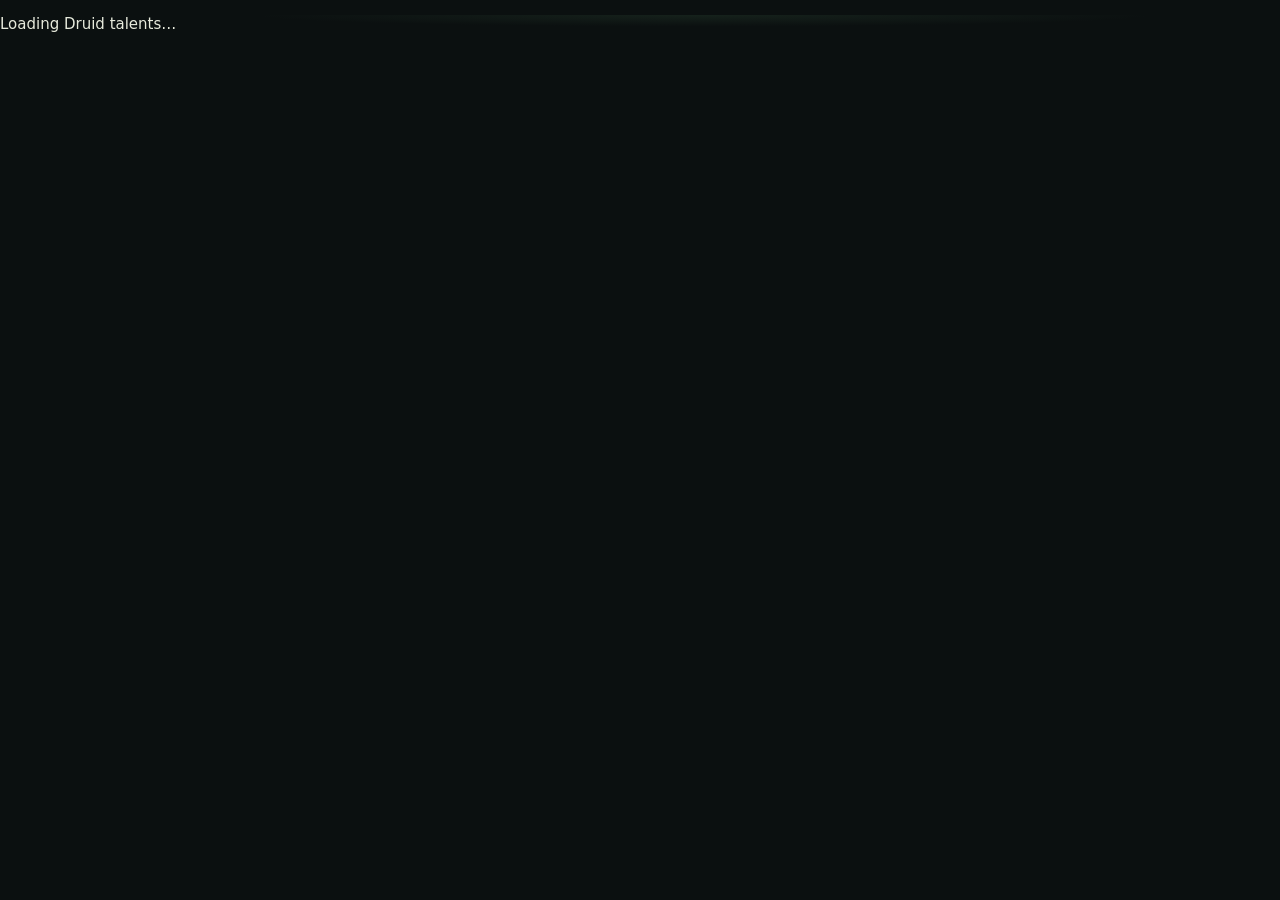
==== index.html @ ca950f76 "Publish WoW Forever toolkit" ====
<!doctype html>
<html lang="en">
  <head>
    <meta charset="UTF-8">
    <meta name="viewport" content="width=device-width,initial-scale=1.0">
    <title>WoW Forever — Druid Talent Calculator</title>
    <meta name="description" content="Plan a 51-point WoW Forever Druid build across Balance, Feral Combat, and Restoration.">
    <link rel="canonical" href="https://jvmes-wow.github.io/forever-toolkit/">
    <meta property="og:type" content="website">
    <meta property="og:site_name" content="WoW Forever Druid Calculator">
    <meta property="og:title" content="WoW Forever — Druid Talent Calculator">
    <meta property="og:description" content="Plan a 51-point WoW Forever Druid build across Balance, Feral Combat, and Restoration.">
    <meta property="og:url" content="https://jvmes-wow.github.io/forever-toolkit/">
    <meta property="og:image" content="https://jvmes-wow.github.io/forever-toolkit/og.png">
    <meta property="og:image:secure_url" content="https://jvmes-wow.github.io/forever-toolkit/og.png">
    <meta property="og:image:type" content="image/png">
    <meta property="og:image:width" content="1200">
    <meta property="og:image:height" content="630">
    <meta property="og:image:alt" content="WoW Forever Druid Talent Calculator, showing the Balance, Feral Combat, and Restoration trees with their game icons.">
    <meta name="twitter:card" content="summary_large_image">
    <meta name="twitter:title" content="WoW Forever — Druid Talent Calculator">
    <meta name="twitter:description" content="Plan a 51-point WoW Forever Druid build across Balance, Feral Combat, and Restoration.">
    <meta name="twitter:image" content="https://jvmes-wow.github.io/forever-toolkit/og.png">
    <meta name="twitter:image:alt" content="WoW Forever Druid Talent Calculator, showing the Balance, Feral Combat, and Restoration trees with their game icons.">
    <meta name="theme-color" content="#66cea0">
    <link rel="stylesheet" href="styles.css">
  </head>
  <body>
    <div id="root"><p>Loading Druid talents…</p></div>
    <noscript>Enable JavaScript to use the talent calculator.</noscript>
    <script src="talents.js?v=20261002"></script>
    <script src="calculator.js?v=20261006"></script>
    <script src="app.js?v=20261006"></script>
  </body>
</html>
---- styles.css ----
:root{color-scheme:dark;font-family:system-ui,-apple-system,BlinkMacSystemFont,"Segoe UI",sans-serif;color:#e7eadc;background:#0b1010;font-size:15px}
*{box-sizing:border-box}body{margin:0;background:radial-gradient(ellipse at 55% 0,#263c2d66,transparent 45%),#0b1010}button,input,textarea{font:inherit}button{color:inherit;cursor:pointer;border:0}button:disabled{opacity:.4;cursor:default}button:focus-visible,input:focus-visible,textarea:focus-visible,summary:focus-visible{outline:2px solid #f1d28c;outline-offset:4px}main{max-width:1390px;margin:auto;padding:0 42px}header{height:92px;border-bottom:1px solid #ffffff12;display:flex;align-items:center;gap:55px}.brand{display:flex;align-items:center;gap:12px;color:#f6c669}.crest{font-size:38px;border:1px solid #ba8735;border-radius:50%;width:46px;height:46px;display:grid;place-items:center}.brand small,.brand strong{display:block;font-family:Georgia,serif}.brand small{font-size:9px;letter-spacing:1.8px}.brand strong{font-size:22px;letter-spacing:2px}.header-label{font-size:11px;letter-spacing:1.8px;color:#bba576}.ghost{border:1px solid #ffffff2b;background:#ffffff08;padding:10px 15px;border-radius:7px}header>.ghost{margin-left:auto}.hero{display:flex;justify-content:space-between;align-items:center;gap:30px;padding:48px 0 32px}.eyebrow{font-size:10px;font-weight:700;letter-spacing:1.8px;color:#bdab78;margin:0 0 9px}.hero h1{font:500 49px Georgia,serif;margin:0;letter-spacing:-1px}.hero em{color:#d8af62;font-style:normal}.intro{color:#9ea99c;font-size:15px;margin-bottom:0}.points{width:220px;flex-shrink:0;text-align:right;color:#9ba697}.points>span{font-size:10px;text-transform:uppercase;letter-spacing:1.5px}.points b{font:700 34px Georgia,serif;display:block;color:#f1d497}.points b i{font-size:17px;font-style:normal;color:#829283;margin-left:6px}.points small{display:block;margin-top:8px;font-size:11px}.meter{height:5px;border-radius:4px;background:#ffffff13;margin-top:8px}.meter i{display:block;height:100%;background:linear-gradient(90deg,#e3ae55,#fff0a3);border-radius:4px;transition:width .15s}.switcher{display:grid;grid-template-columns:repeat(3,1fr);gap:12px}.switcher button{border:1px solid #ffffff14;background:#101813;padding:16px;display:flex;align-items:center;gap:14px;text-align:left;border-radius:7px}.switcher button.on{border-color:var(--tree);box-shadow:inset 0 0 25px color-mix(in srgb,var(--tree) 12%,transparent)}.switcher button:not(.on){opacity:.65}.switcher button>span{font-size:29px;color:var(--tree)}.switcher b,.switcher small{display:block}.switcher small{color:#a1afa0;margin-top:4px;font-size:11px}.toolbar{display:flex;align-items:center;gap:10px;margin-top:22px}.toolbar>span{font-size:11px;color:#93a18f;margin-left:auto}.toolbar button{font-size:12px}.search-label{font-size:11px;color:#b8c2b1;display:flex;align-items:center;gap:10px}input[type=search],input[type=number],textarea{border:1px solid #ffffff26;background:#0b130e;border-radius:5px;padding:9px;color:#edf0e9}input[type=search]{width:190px;font-size:12px}input[type=number]{width:74px}#status{font-size:12px;min-height:18px;color:#dec183;margin:10px 0}.workspace{display:grid;grid-template-columns:minmax(0,1fr) 340px;gap:24px;align-items:start}.tree-panel,.summary{background:#0e1712;border:1px solid #ffffff14;border-radius:9px}.tree-head{display:flex;justify-content:space-between;align-items:center;padding:24px 28px 16px}.tree-head h2{font:500 28px Georgia,serif;margin:0}.tree-head>span{font-size:12px;color:#c7b080}.tree-grid{display:grid;grid-template:repeat(7,116px)/repeat(4,minmax(0,1fr));position:relative;margin:0 24px 20px;background:radial-gradient(ellipse at 50% 18%,color-mix(in srgb,var(--tree) 10%,transparent),transparent 67%)}.connections{position:absolute;inset:0;width:100%;height:100%;pointer-events:none;overflow:visible}.connections>path{stroke:#bfa66a66;stroke-width:1.3;fill:none;vector-effect:non-scaling-stroke}.connections>path.ready{stroke:#e0c17b}.connections marker path{fill:#bfa66a}.node{position:relative;z-index:1;justify-self:stretch;align-self:start;display:flex;flex-direction:column;align-items:center;gap:8px;background:transparent;padding:16px 4px 0;min-width:0;height:104px;border-radius:6px}.orb{width:58px;height:58px;border-radius:12px;border:2px solid #657767;background:linear-gradient(145deg,#324233,#111a14);display:grid;place-items:center;position:relative;color:#d5dfc8;font:600 18px Georgia,serif;transition:transform .12s,border-color .12s;flex-shrink:0}.rank{position:absolute;right:-6px;bottom:-7px;font:700 10px system-ui;background:#0b110c;border:1px solid #988349;border-radius:3px;padding:2px 4px;color:#f6d67d}.node-name{font-size:11px;line-height:1.25;color:#d0d8c8;max-width:148px;text-wrap:balance;background:#0e1712dd;padding:1px 4px;border-radius:3px}.node.locked .orb{filter:grayscale(1);opacity:.48}.node.locked .node-name{color:#98a492}.node:hover .orb,.node.inspected .orb{border-color:#eacf94;transform:translateY(-2px)}.node.learned .orb{border-color:var(--tree);background:radial-gradient(circle at 25% 15%,color-mix(in srgb,var(--tree) 34%,#26342a),#111b14);color:#fff;box-shadow:0 0 17px color-mix(in srgb,var(--tree) 16%,transparent)}.node.maxed .rank{color:#c7f2b8;border-color:#76b165}.node.search-dim{opacity:.18}.tooltip{background:linear-gradient(135deg,#1d241c,#101812);border:1px solid #b6985988;border-radius:8px;padding:22px;box-shadow:0 10px 35px #0003;min-height:315px}.tooltip h3{font:500 23px Georgia,serif;margin:9px 0 10px;color:#f2e1b0}.tooltip h4{margin-bottom:10px;color:#e6dcc2}.rank-line{display:flex;justify-content:space-between;font-size:11px;color:#a4afa0}.rank-line b{color:#8fdaa7}.capture-label{color:#9ba697;font-size:10px;border-top:1px solid #ffffff15;margin:17px 0 10px;padding-top:14px;text-transform:uppercase;letter-spacing:.7px}.effect{font-size:13px;line-height:1.55;color:#e6d9a0;margin:10px 0}.spell-details{display:grid;grid-template-columns:1fr 1fr;gap:4px 12px;font-size:11px;color:#d5dccd;margin-bottom:12px}.spell-details span:nth-child(even){text-align:right}.form-requirement,.lock-reason{color:#dcaa8b;font-size:11px;line-height:1.5}.prerequisite,.unclear{font-size:11px;line-height:1.5;color:#b5c1af}.actions{display:flex;gap:8px;margin-top:18px;flex-wrap:wrap}.actions button{padding:9px 12px;border:0;border-radius:5px;background:#d4a958;color:#162016;font-weight:700;font-size:12px}.actions .ghost{background:transparent;color:#d7dfd1;border:1px solid #ffffff30}.source-link{color:#b4cca8;background:transparent;text-decoration:underline;text-underline-offset:3px;padding:0;margin-top:18px;font-size:11px}.summary{padding:22px;margin-top:18px}.split>div{font-size:12px;color:#bac6ba;display:flex;align-items:center;gap:7px;padding:6px 0}.split span{width:7px;height:7px;border-radius:100%}.split b{margin-left:auto;color:#e6d49a}.summary ul{list-style:none;padding:14px 0 0;margin:15px 0 0;border-top:1px solid #ffffff15;max-height:265px;overflow:auto}.summary li{display:flex;justify-content:space-between;gap:8px;font-size:11px;padding:5px 0}.summary li button{background:transparent;padding:0;color:#c6d0c4;font-size:11px;text-align:left}.summary li button:hover{text-decoration:underline}.summary li b{color:#e5c574;white-space:nowrap}.empty{line-height:1.6;color:#9aa695;font-size:12px;margin:17px 0 0}.rules{margin-top:25px;border:1px solid #ffffff16;border-radius:7px;font-size:12px;color:#a1af9b}.rules summary{padding:16px;cursor:pointer;color:#c8d1bb}.rule-content{padding:0 18px 10px;line-height:1.6}.rule-content p{max-width:1000px}.rule-controls{display:flex;align-items:center;gap:25px;margin:20px 0;flex-wrap:wrap}.rule-controls label{display:flex;align-items:center;gap:9px}.rule-controls input{accent-color:#d4a958}.page-foot{text-align:center;color:#87957e;padding:28px 0 23px;font-size:10px;letter-spacing:.3px}dialog{background:#131d15;color:#e7eadc;border:1px solid #b69859;border-radius:10px;padding:24px;width:min(640px,92vw);max-height:90vh}dialog::backdrop{background:#020604cc}.dialog-head{display:flex;align-items:center;gap:16px;justify-content:space-between}.dialog-head h2{margin:0;font:500 25px Georgia,serif}.dialog-head button{font-size:20px}dialog p{font-size:13px;line-height:1.5;color:#b8c1b2}dialog label{font-size:12px;display:block;margin-bottom:7px}textarea{width:100%;resize:vertical;line-height:1.5;word-break:break-all}#source-dialog{width:min(1000px,94vw)}#source-image{max-width:100%;display:block;margin:auto}#source-filename{overflow-wrap:anywhere}
@media(min-width:1000px){aside{position:sticky;top:20px;max-height:calc(100vh - 40px);overflow-y:auto;scrollbar-width:thin}}
@media(max-width:1000px){main{padding:0 24px}.workspace{grid-template-columns:minmax(0,1fr) 300px;gap:15px}.tree-grid{margin:0 12px 16px}.hero h1{font-size:41px}.tree-head{padding:22px 17px 12px}.tree-head>span{font-size:10px}.tooltip{padding:16px}.toolbar>span{display:none}.toolbar #undo{margin-left:auto}.node-name{font-size:10px}}
@media(max-width:760px){main{padding:0 16px}header{height:77px;gap:15px}.header-label{display:none}header>.ghost{font-size:10px;padding:9px}.brand small{font-size:7px}.brand strong{font-size:18px}.crest{width:37px;height:37px;font-size:29px}.hero{padding:30px 0 25px;gap:20px}.hero h1{font-size:33px}.intro{font-size:12px;line-height:1.5}.points{width:104px}.points b{font-size:29px}.points b i{font-size:13px}.points>span{font-size:8px}.points small{font-size:9px}.eyebrow{font-size:9px}.switcher{gap:6px}.switcher button{padding:11px 7px;gap:6px}.switcher button>span{font-size:19px}.switcher b{font-size:11px}.switcher small{font-size:9px;line-height:1.5}.toolbar{flex-wrap:wrap;margin-top:16px}.search-label{flex:1;white-space:nowrap;font-size:10px;gap:6px}input[type=search]{min-width:0;width:130px}.toolbar button{font-size:10px;padding:9px}.workspace{grid-template-columns:1fr}.tree-grid{margin:0 9px 15px}.node-name{font-size:10px}.tree-head h2{font-size:26px}.node{padding-left:0;padding-right:0}.orb{width:52px;height:52px;font-size:16px}.rule-controls{gap:14px}.tooltip{min-height:0}.summary{margin-top:14px}#status{font-size:11px}.source-link{font-size:12px}}

/* All three trees share one board. Row sizing keeps the full trees in view. */
main{max-width:1720px;padding:0 28px}
header{height:65px}
.crest{width:36px;height:36px;font-size:28px}
.brand strong{font-size:19px}
.section-nav{display:flex;align-self:stretch;align-items:center;gap:4px}.section-nav a,.section-nav span{color:#9eaa9d;text-decoration:none;padding:10px 13px;border-bottom:2px solid transparent;font-size:12px}.section-nav a:hover,.section-nav span{color:#f0dfad;border-color:#d8ad5d}
.class-picker{display:flex;align-items:center;gap:8px;margin-left:auto;color:#aeb9aa;font-size:11px;letter-spacing:.7px}.class-picker select{color:#f0dfad;background:#101813;border:1px solid #ffffff2b;border-radius:7px;padding:8px 28px 8px 10px;font:600 12px system-ui;cursor:pointer}header>.class-picker+.ghost{margin-left:0}
.sr-only{position:absolute;width:1px;height:1px;padding:0;margin:-1px;overflow:hidden;clip-path:inset(50%);white-space:nowrap;border:0}
.calculator-bar{display:flex;align-items:center;gap:24px;padding:16px 0 8px}
.calculator-bar .toolbar{flex:1;min-width:0}
.calculator-bar .points{display:grid;grid-template-columns:1fr auto;align-items:center;gap:2px 12px}
.calculator-bar .points>span{font-size:11px;letter-spacing:1px;text-align:left}
.calculator-bar .points b{font-size:26px}
.calculator-bar .meter,.calculator-bar .points small{grid-column:1/-1;margin-top:2px}
.calculator-bar .points small{font-size:12px}
#build-link{width:100%;border:1px solid #ffffff26;background:#0b130e;border-radius:5px;padding:10px;color:#edf0e9;font-size:14px}
.build-code-options{border-top:1px solid #ffffff20;margin-top:22px;padding-top:16px}
.build-code-options summary{font-size:14px;color:#bdc8b7;cursor:pointer;margin-bottom:14px}
.points{width:180px}
.points b{font-size:28px}
.toolbar{margin-top:0}
.toolbar .ghost{padding:8px 12px}
#status{margin:6px 0;min-height:16px;font-size:11px}
.workspace{grid-template-columns:minmax(0,1fr) 278px;gap:18px}
.trees-scroll{min-width:0;overflow-x:auto;scrollbar-width:thin;padding-bottom:3px}
.trees{display:grid;grid-template-columns:repeat(3,minmax(0,1fr));gap:12px;min-width:744px;--row-height:clamp(70px,calc((100dvh - 280px)/7),88px)}
.tree-panel{min-width:0;background:radial-gradient(ellipse at 50% 35%,color-mix(in srgb,var(--tree) 9%,transparent),transparent 70%),#0e1712;overflow:hidden;border-color:color-mix(in srgb,var(--tree) 25%,#17201a)}
.tree-head{gap:9px;padding:13px 12px;margin-bottom:7px;border-bottom:1px solid #ffffff0d;background:linear-gradient(110deg,color-mix(in srgb,var(--tree) 8%,transparent),transparent)}
.tree-head h2{font-size:20px;white-space:nowrap}
.tree-head small{display:block;color:#8e9e8a;font-size:10px;margin-top:4px}
.tree-head>b{font:600 25px Georgia,serif;margin-left:auto;color:var(--tree)}
.tree-icon{width:32px;height:32px;object-fit:cover;border-radius:50%;border:1px solid var(--tree);flex-shrink:0}
.tree-grid{grid-template:repeat(7,var(--row-height))/repeat(4,minmax(0,1fr));margin:0 8px 10px;background:none}
.node{height:var(--row-height);padding:4px 1px 0;gap:6px;justify-content:flex-start}
.orb{width:46px;height:46px;border-radius:7px;border-color:#82936d;background:#152117;box-shadow:0 1px 4px #0009}
.orb>img{display:block;width:100%;height:100%;object-fit:cover;border-radius:5px;pointer-events:none}
.rank{font-size:9px;right:-4px;bottom:-5px;padding:1px 3px;z-index:2}
.node-name{font-size:9px;line-height:1.15;max-width:112px;padding:0 2px;color:#bac8b3;pointer-events:none}
.node.locked .orb{filter:none;opacity:1;border-color:#3c4b38}
.node.locked .orb>img{filter:saturate(.5) brightness(.67)}
.node.locked .node-name{color:#84907c}
.node:hover .orb,.node.inspected .orb{border-color:#eacf94;transform:translateY(-1px)}
.node:hover .orb>img,.node.inspected .orb>img{filter:none}
.node.learned .orb{border-color:var(--tree);box-shadow:0 0 0 1px color-mix(in srgb,var(--tree) 25%,transparent),0 0 13px color-mix(in srgb,var(--tree) 25%,transparent)}
.node.maxed .orb{border-color:#e6c97c}
.node.search-dim{opacity:.15}
.node.budget-dim{opacity:.25}
.node.budget-dim.search-dim{opacity:.08}
.node.budget-dim:hover,.node.budget-dim:focus-visible{opacity:.65}
.node[draggable=true]{cursor:grab}
.node.transfer-source{opacity:.55}
.node.transfer-target,.node.transfer-repeat,.node.transfer-invalid{opacity:1}
.node.transfer-target .orb,.node.transfer-repeat .orb{outline:2px solid #8fd6ab;outline-offset:4px}
.node.transfer-invalid .orb{outline:2px solid #ed8f89;outline-offset:4px}
.editing-hint{line-height:1.55}
.tooltip{padding:16px;min-height:275px}
.tooltip h3{font-size:20px;margin:0;line-height:1.15}
.tooltip .effect{font-size:14px;line-height:1.5}
.effect-label{color:#bdc8b7;font-size:12px;border-top:1px solid #ffffff15;margin:17px 0 10px;padding-top:14px;text-transform:uppercase;letter-spacing:.7px}
.next-effect .effect{color:#bbcaad}
.scaling-note{font-size:12px;line-height:1.5;color:#a7b49e;margin:14px 0 0}
.talent-heading{display:flex;gap:12px;align-items:center;margin:12px 0}
.talent-heading>img{width:40px;height:40px;border-radius:6px;border:1px solid #b7a266;flex-shrink:0}
.summary{margin-top:13px;padding:16px}
.summary ul{max-height:205px}
.page-foot{padding:18px 0;font-size:9px}
@media(max-width:1200px){
  main{padding:0 20px}
  .workspace{grid-template-columns:1fr}
  .trees{min-width:720px;--row-height:clamp(70px,calc((100dvh - 275px)/7),88px)}
  aside{position:static;max-height:none;overflow:visible;display:grid;grid-template-columns:1fr 1fr;gap:16px;align-items:start}
  .summary{margin-top:0}
  .tooltip{min-height:0}
  .tree-head h2{font-size:22px}
  .node-name{font-size:10px}
}
@media(max-width:760px){
  main{padding:0 12px}
  header{height:60px}
  .section-nav a,.section-nav span{padding:8px;font-size:10px}
  .class-picker{font-size:0;margin-left:auto}.class-picker select{max-width:116px;padding:7px 22px 7px 8px;font-size:11px}
  .calculator-bar{flex-direction:column-reverse;align-items:stretch;gap:12px;padding:12px 0 8px}
  .calculator-bar .points{width:100%}
  .points{width:110px}
  .points b{font-size:24px}
  .toolbar{margin:0;gap:6px}
  .toolbar .ghost{padding:8px;font-size:10px}
  .search-label{font-size:0;gap:0}
  input[type=search]{font-size:11px;width:150px;max-width:100%}
  .trees{min-width:720px;gap:10px;--row-height:76px}
  .tree-head{padding:12px 9px;gap:6px}
  .tree-head h2{font-size:18px}
  .tree-icon{width:26px;height:26px}
  .node-name{font-size:9px}
  .tree-grid{margin:0 5px 8px}
  aside{grid-template-columns:1fr;gap:14px}
}
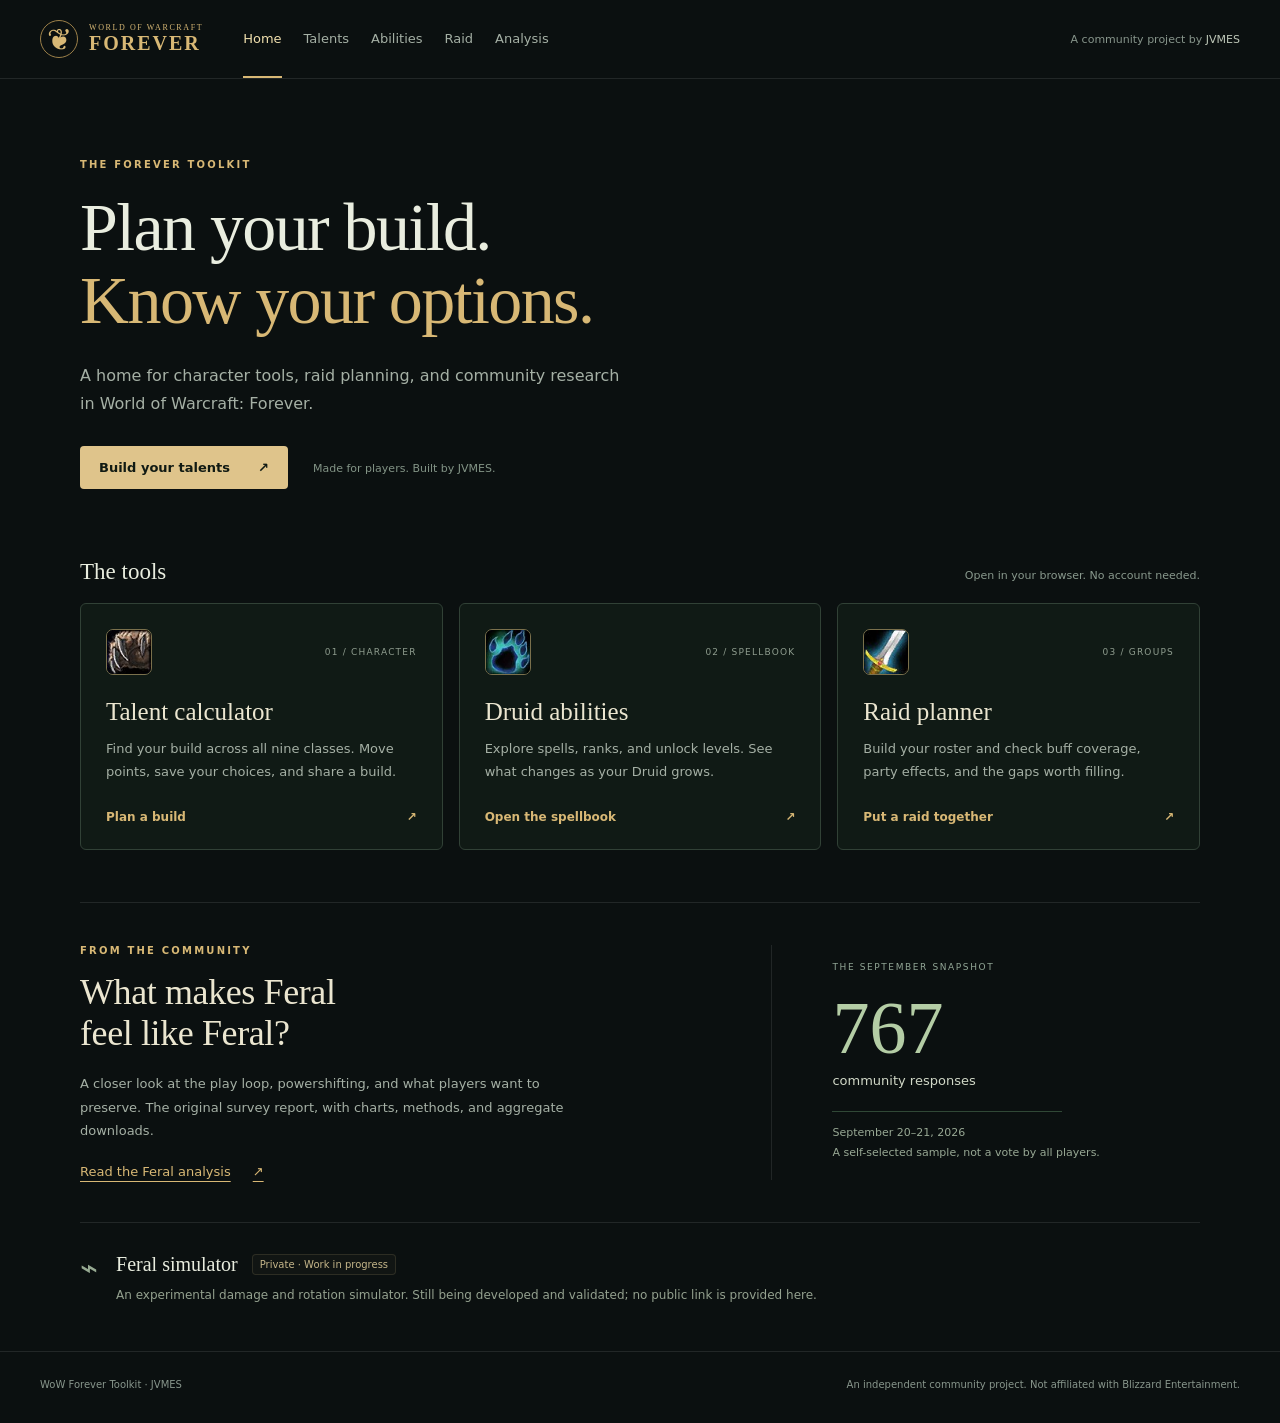
==== commit f48266db: "Add toolkit home and restore Feral community analysis" ====
--- a/index.html
+++ b/index.html
@@ -1,35 +1,67 @@
 <!doctype html>
 <html lang="en">
-  <head>
-    <meta charset="UTF-8">
-    <meta name="viewport" content="width=device-width,initial-scale=1.0">
-    <title>WoW Forever — Druid Talent Calculator</title>
-    <meta name="description" content="Plan a 51-point WoW Forever Druid build across Balance, Feral Combat, and Restoration.">
-    <link rel="canonical" href="https://jvmes-wow.github.io/forever-toolkit/">
-    <meta property="og:type" content="website">
-    <meta property="og:site_name" content="WoW Forever Druid Calculator">
-    <meta property="og:title" content="WoW Forever — Druid Talent Calculator">
-    <meta property="og:description" content="Plan a 51-point WoW Forever Druid build across Balance, Feral Combat, and Restoration.">
-    <meta property="og:url" content="https://jvmes-wow.github.io/forever-toolkit/">
-    <meta property="og:image" content="https://jvmes-wow.github.io/forever-toolkit/og.png">
-    <meta property="og:image:secure_url" content="https://jvmes-wow.github.io/forever-toolkit/og.png">
-    <meta property="og:image:type" content="image/png">
-    <meta property="og:image:width" content="1200">
-    <meta property="og:image:height" content="630">
-    <meta property="og:image:alt" content="WoW Forever Druid Talent Calculator, showing the Balance, Feral Combat, and Restoration trees with their game icons.">
-    <meta name="twitter:card" content="summary_large_image">
-    <meta name="twitter:title" content="WoW Forever — Druid Talent Calculator">
-    <meta name="twitter:description" content="Plan a 51-point WoW Forever Druid build across Balance, Feral Combat, and Restoration.">
-    <meta name="twitter:image" content="https://jvmes-wow.github.io/forever-toolkit/og.png">
-    <meta name="twitter:image:alt" content="WoW Forever Druid Talent Calculator, showing the Balance, Feral Combat, and Restoration trees with their game icons.">
-    <meta name="theme-color" content="#66cea0">
-    <link rel="stylesheet" href="styles.css">
-  </head>
-  <body>
-    <div id="root"><p>Loading Druid talents…</p></div>
-    <noscript>Enable JavaScript to use the talent calculator.</noscript>
-    <script src="talents.js?v=20261002"></script>
-    <script src="calculator.js?v=20261006"></script>
-    <script src="app.js?v=20261006"></script>
-  </body>
+<head>
+  <meta charset="utf-8">
+  <meta name="viewport" content="width=device-width,initial-scale=1">
+  <title>WoW Forever Toolkit</title>
+  <meta name="description" content="Talent builds, Druid abilities, raid planning, and Feral community research for World of Warcraft: Forever. A community project by JVMES.">
+  <link rel="canonical" href="https://jvmes-wow.github.io/forever-toolkit/">
+  <meta property="og:type" content="website">
+  <meta property="og:site_name" content="WoW Forever Toolkit">
+  <meta property="og:title" content="WoW Forever Toolkit">
+  <meta property="og:description" content="Plan a build, put a raid together, and explore the Feral community's feedback.">
+  <meta property="og:url" content="https://jvmes-wow.github.io/forever-toolkit/">
+  <meta name="twitter:card" content="summary">
+  <meta name="theme-color" content="#0b1010">
+  <link rel="stylesheet" href="home.css">
+  <script src="home.js"></script>
+</head>
+<body>
+  <a class="skip-link" href="#main">Skip to content</a>
+  <header class="topbar">
+    <a class="brand" href="./" aria-label="Forever Toolkit home"><span class="crest" aria-hidden="true">❦</span><span><small>WORLD OF WARCRAFT</small><strong>FOREVER</strong></span></a>
+    <nav aria-label="Main navigation"><a href="./" aria-current="page">Home</a><a href="talents.html">Talents</a><a href="abilities.html">Abilities</a><a href="raid.html">Raid</a><a href="analysis/">Analysis</a></nav>
+    <span class="byline">A community project by <strong>JVMES</strong></span>
+  </header>
+  <main id="main">
+    <section class="hero" aria-labelledby="home-title">
+      <p class="eyebrow">THE FOREVER TOOLKIT</p>
+      <h1 id="home-title">Plan your build.<br><em>Know your options.</em></h1>
+      <p class="intro">A home for character tools, raid planning, and community research in World of Warcraft: Forever.</p>
+      <a class="primary-link" href="talents.html">Build your talents <span aria-hidden="true">↗</span></a>
+      <span class="hero-note">Made for players. Built by JVMES.</span>
+    </section>
+
+    <section class="tools" aria-labelledby="tools-title">
+      <div class="section-heading"><h2 id="tools-title">The tools</h2><span>Open in your browser. No account needed.</span></div>
+      <div class="tool-grid">
+        <a class="tool-card" href="talents.html">
+          <div class="card-top"><img src="class-icons/druid.jpg" width="46" height="46" alt=""><span class="card-number">01 / CHARACTER</span></div>
+          <h3>Talent calculator</h3><p>Find your build across all nine classes. Move points, save your choices, and share a build.</p>
+          <span class="card-action">Plan a build <span aria-hidden="true">↗</span></span>
+        </a>
+        <a class="tool-card" href="abilities.html">
+          <div class="card-top"><img src="icons/druid/feral-combat.jpg" width="46" height="46" alt=""><span class="card-number">02 / SPELLBOOK</span></div>
+          <h3>Druid abilities</h3><p>Explore spells, ranks, and unlock levels. See what changes as your Druid grows.</p>
+          <span class="card-action">Open the spellbook <span aria-hidden="true">↗</span></span>
+        </a>
+        <a class="tool-card" href="raid.html">
+          <div class="card-top"><img src="class-icons/warrior.jpg" width="46" height="46" alt=""><span class="card-number">03 / GROUPS</span></div>
+          <h3>Raid planner</h3><p>Build your roster and check buff coverage, party effects, and the gaps worth filling.</p>
+          <span class="card-action">Put a raid together <span aria-hidden="true">↗</span></span>
+        </a>
+      </div>
+    </section>
+
+    <section class="research" aria-labelledby="research-title">
+      <div class="research-copy"><p class="eyebrow">FROM THE COMMUNITY</p><h2 id="research-title">What makes Feral<br>feel like Feral?</h2><p>A closer look at the play loop, powershifting, and what players want to preserve. The original survey report, with charts, methods, and aggregate downloads.</p><a class="text-link" href="analysis/">Read the Feral analysis <span aria-hidden="true">↗</span></a></div>
+      <div class="survey-snapshot"><span class="snapshot-label">THE SEPTEMBER SNAPSHOT</span><strong>767</strong><span>community responses</span><div class="snapshot-rule"></div><p>September 20–21, 2026<br>A self-selected sample, not a vote by all players.</p></div>
+    </section>
+
+    <section class="in-development" aria-labelledby="sim-title">
+      <div class="development-mark" aria-hidden="true">⌁</div><div><div class="development-title"><h2 id="sim-title">Feral simulator</h2><span class="status-badge">Private · Work in progress</span></div><p>An experimental damage and rotation simulator. Still being developed and validated; no public link is provided here.</p></div>
+    </section>
+  </main>
+  <footer class="page-foot"><span>WoW Forever Toolkit · JVMES</span><span>An independent community project. Not affiliated with Blizzard Entertainment.</span></footer>
+</body>
 </html>
--- a/home.css
+++ b/home.css
@@ -0,0 +1,10 @@
+:root{color-scheme:dark;font-family:system-ui,-apple-system,BlinkMacSystemFont,"Segoe UI",sans-serif;color:#e9eddf;background:#0b1010;--gold:#d8b875;--muted:#a5b0a5;--line:#ffffff18}
+*{box-sizing:border-box}body{margin:0}a{color:inherit}a:focus-visible{outline:3px solid #e2c584;outline-offset:5px}.skip-link{position:absolute;top:-100px;left:16px;z-index:10;background:#e2c584;color:#101810;padding:12px}.skip-link:focus{top:12px}
+.topbar{min-height:78px;max-width:1340px;margin:auto;padding:0 40px;display:flex;align-items:center;gap:40px;border-bottom:1px solid var(--line)}.brand{display:flex;align-items:center;gap:11px;color:var(--gold);text-decoration:none;flex-shrink:0}.crest{width:38px;height:38px;border:1px solid #9c8049;border-radius:50%;display:grid;place-items:center;font:30px Georgia,serif}.brand small,.brand strong{display:block;font-family:Georgia,serif}.brand small{font-size:8px;letter-spacing:1.6px}.brand strong{font-size:20px;letter-spacing:2px}.topbar nav{display:flex;gap:22px;align-items:center}.topbar nav a{display:flex;align-items:center;min-height:78px;color:var(--muted);text-decoration:none;font-size:13px;border-bottom:2px solid transparent}.topbar nav a:hover,.topbar nav a[aria-current]{color:#f0dfad;border-color:var(--gold)}.byline{margin-left:auto;color:#87958b;font-size:11px}.byline strong{color:#bfc8b9;font-weight:500}
+main{max-width:1200px;margin:auto;padding:0 40px}.hero{padding:80px 0 70px;position:relative}.eyebrow{margin:0 0 21px;color:var(--gold);font-size:10px;letter-spacing:2.2px;font-weight:650}.hero h1{margin:0;font:400 clamp(42px,5.4vw,68px)/1.08 Georgia,serif;letter-spacing:-1.6px}.hero h1 em{color:var(--gold);font-style:normal}.intro{max-width:540px;font-size:16px;line-height:1.75;color:var(--muted);margin:24px 0 28px}.primary-link{display:inline-flex;align-items:center;gap:28px;background:#dfc48b;color:#111a13;padding:14px 19px;border-radius:4px;text-decoration:none;font-size:13px;font-weight:700}.primary-link:hover{background:#efdaaa}.hero-note{color:#839486;font-size:11px;margin-left:20px}
+.section-heading{display:flex;align-items:baseline;justify-content:space-between;gap:16px;margin-bottom:18px}.section-heading h2{margin:0;font:400 23px Georgia,serif}.section-heading>span{color:#89998d;font-size:11px}.tool-grid{display:grid;grid-template-columns:repeat(3,minmax(0,1fr));gap:16px}.tool-card{display:flex;flex-direction:column;padding:25px;background:#101a15;border:1px solid #314136;border-radius:6px;text-decoration:none;transition:background .15s,border-color .15s}.tool-card:hover{background:#17251d;border-color:#a98b51}.card-top{display:flex;align-items:center;justify-content:space-between;gap:14px;margin-bottom:23px}.card-top img{border-radius:7px;border:1px solid #7a704c}.card-number{color:#8f9d8f;font-size:9px;letter-spacing:1.2px}.tool-card h3{margin:0;font:400 25px Georgia,serif;color:#ebe6d0}.tool-card p{font-size:13px;line-height:1.75;color:var(--muted);margin:12px 0 27px}.card-action{margin-top:auto;display:flex;justify-content:space-between;color:var(--gold);font-size:12px;font-weight:600}
+.research{display:grid;grid-template-columns:1.45fr 1fr;border-top:1px solid var(--line);border-bottom:1px solid var(--line);margin-top:52px;padding:42px 0;gap:70px}.research .eyebrow{margin-bottom:16px}.research h2{font:400 36px/1.14 Georgia,serif;margin:0;color:#ebe6d0;letter-spacing:-.4px}.research-copy>p:not(.eyebrow){color:var(--muted);font-size:13px;line-height:1.8;max-width:520px;margin:18px 0}.text-link{display:inline-flex;gap:22px;color:var(--gold);font-size:13px;text-underline-offset:5px}.survey-snapshot{border-left:1px solid var(--line);padding:10px 0 0 60px;display:flex;flex-direction:column;justify-content:center}.snapshot-label{font-size:9px;letter-spacing:1.6px;color:#92a696}.survey-snapshot strong{font:400 74px/1.1 Georgia,serif;color:#b4cda5;margin:16px 0 4px}.survey-snapshot>span:not(.snapshot-label){color:#d1d8c7;font-size:13px}.snapshot-rule{height:1px;background:#304836;margin-top:23px;max-width:230px}.survey-snapshot p{font-size:11px;line-height:1.8;color:#98a894}
+.in-development{display:flex;align-items:flex-start;gap:18px;padding:30px 0 46px}.development-mark{font-size:30px;line-height:1;color:#97aa92}.development-title{display:flex;align-items:center;gap:14px;flex-wrap:wrap}.development-title h2{font:400 20px Georgia,serif;margin:0}.status-badge{border:1px solid #6e67494d;background:#aaa0710a;color:#c5b68a;font-size:10px;border-radius:4px;padding:4px 7px}.in-development p{font-size:12px;line-height:1.7;color:#94a18f;margin:9px 0 0}.page-foot{max-width:1340px;margin:auto;padding:24px 40px 30px;border-top:1px solid var(--line);display:flex;justify-content:space-between;gap:20px;font-size:10px;line-height:1.7;color:#88968c}
+@media(max-width:1000px){.byline{display:none}.topbar{gap:32px}.tool-card{padding:20px}.card-number{font-size:8px}.research{gap:30px}.survey-snapshot{padding-left:35px}}
+@media(max-width:700px){.topbar{padding:17px 22px 0;gap:12px;flex-wrap:wrap}.topbar nav{width:100%;justify-content:space-between;gap:12px}.topbar nav a{min-height:45px;font-size:12px}main{padding:0 22px}.hero{padding:48px 0 44px}.hero h1{font-size:46px}.hero-note{display:block;margin:16px 0 0}.intro{font-size:14px;max-width:420px}.section-heading{align-items:flex-start;flex-direction:column;gap:8px}.tool-grid{grid-template-columns:1fr;gap:12px}.tool-card{padding:23px}.card-top{margin-bottom:17px}.card-number{font-size:9px}.tool-card p{margin:10px 0 21px}.research{margin-top:38px;grid-template-columns:1fr;gap:28px;padding:32px 0}.research h2{font-size:32px}.survey-snapshot{border-left:0;border-top:1px solid var(--line);padding:22px 0 0}.survey-snapshot strong{font-size:60px;margin-top:13px}.snapshot-rule{display:none}.survey-snapshot p{margin:12px 0 0}.in-development{padding:26px 0 32px}.development-title{gap:10px}.page-foot{padding:22px;flex-direction:column;gap:7px}}
+@media(prefers-reduced-motion:reduce){.tool-card{transition:none}}
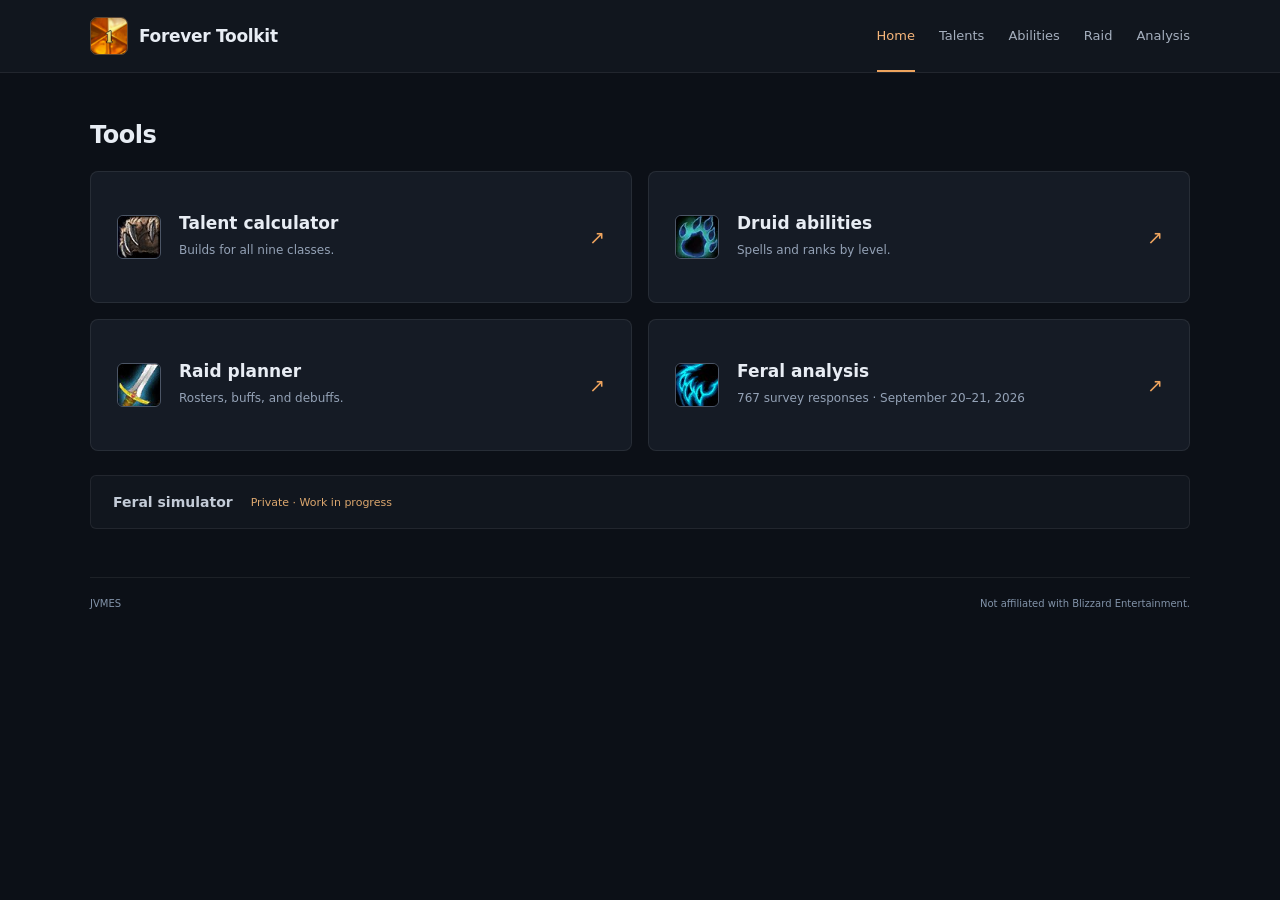
==== commit 6dc1583d: "Simplify home and unify Forever Toolkit branding" ====
--- a/index.html
+++ b/index.html
@@ -3,65 +3,38 @@
 <head>
   <meta charset="utf-8">
   <meta name="viewport" content="width=device-width,initial-scale=1">
-  <title>WoW Forever Toolkit</title>
-  <meta name="description" content="Talent builds, Druid abilities, raid planning, and Feral community research for World of Warcraft: Forever. A community project by JVMES.">
+  <title>Forever Toolkit</title>
+  <meta name="description" content="WoW Forever talent calculators, Druid abilities, raid planner, and Feral survey analysis.">
   <link rel="canonical" href="https://jvmes-wow.github.io/forever-toolkit/">
   <meta property="og:type" content="website">
-  <meta property="og:site_name" content="WoW Forever Toolkit">
-  <meta property="og:title" content="WoW Forever Toolkit">
-  <meta property="og:description" content="Plan a build, put a raid together, and explore the Feral community's feedback.">
+  <meta property="og:site_name" content="Forever Toolkit">
+  <meta property="og:title" content="Forever Toolkit">
+  <meta property="og:description" content="Talent calculators, Druid abilities, raid planner, and Feral survey analysis.">
   <meta property="og:url" content="https://jvmes-wow.github.io/forever-toolkit/">
+  <meta property="og:image" content="https://jvmes-wow.github.io/forever-toolkit/toolkit-logo.png">
   <meta name="twitter:card" content="summary">
-  <meta name="theme-color" content="#0b1010">
+  <meta name="theme-color" content="#11161e">
+  <link rel="icon" type="image/png" href="toolkit-logo.png">
   <link rel="stylesheet" href="home.css">
+  <link rel="stylesheet" href="site-brand.css">
   <script src="home.js"></script>
 </head>
 <body>
   <a class="skip-link" href="#main">Skip to content</a>
   <header class="topbar">
-    <a class="brand" href="./" aria-label="Forever Toolkit home"><span class="crest" aria-hidden="true">❦</span><span><small>WORLD OF WARCRAFT</small><strong>FOREVER</strong></span></a>
+    <a class="brand toolkit-brand" href="./" aria-label="Forever Toolkit home"><img src="toolkit-logo.png" width="40" height="40" alt=""><strong>Forever Toolkit</strong></a>
     <nav aria-label="Main navigation"><a href="./" aria-current="page">Home</a><a href="talents.html">Talents</a><a href="abilities.html">Abilities</a><a href="raid.html">Raid</a><a href="analysis/">Analysis</a></nav>
-    <span class="byline">A community project by <strong>JVMES</strong></span>
   </header>
   <main id="main">
-    <section class="hero" aria-labelledby="home-title">
-      <p class="eyebrow">THE FOREVER TOOLKIT</p>
-      <h1 id="home-title">Plan your build.<br><em>Know your options.</em></h1>
-      <p class="intro">A home for character tools, raid planning, and community research in World of Warcraft: Forever.</p>
-      <a class="primary-link" href="talents.html">Build your talents <span aria-hidden="true">↗</span></a>
-      <span class="hero-note">Made for players. Built by JVMES.</span>
-    </section>
-
-    <section class="tools" aria-labelledby="tools-title">
-      <div class="section-heading"><h2 id="tools-title">The tools</h2><span>Open in your browser. No account needed.</span></div>
-      <div class="tool-grid">
-        <a class="tool-card" href="talents.html">
-          <div class="card-top"><img src="class-icons/druid.jpg" width="46" height="46" alt=""><span class="card-number">01 / CHARACTER</span></div>
-          <h3>Talent calculator</h3><p>Find your build across all nine classes. Move points, save your choices, and share a build.</p>
-          <span class="card-action">Plan a build <span aria-hidden="true">↗</span></span>
-        </a>
-        <a class="tool-card" href="abilities.html">
-          <div class="card-top"><img src="icons/druid/feral-combat.jpg" width="46" height="46" alt=""><span class="card-number">02 / SPELLBOOK</span></div>
-          <h3>Druid abilities</h3><p>Explore spells, ranks, and unlock levels. See what changes as your Druid grows.</p>
-          <span class="card-action">Open the spellbook <span aria-hidden="true">↗</span></span>
-        </a>
-        <a class="tool-card" href="raid.html">
-          <div class="card-top"><img src="class-icons/warrior.jpg" width="46" height="46" alt=""><span class="card-number">03 / GROUPS</span></div>
-          <h3>Raid planner</h3><p>Build your roster and check buff coverage, party effects, and the gaps worth filling.</p>
-          <span class="card-action">Put a raid together <span aria-hidden="true">↗</span></span>
-        </a>
-      </div>
-    </section>
-
-    <section class="research" aria-labelledby="research-title">
-      <div class="research-copy"><p class="eyebrow">FROM THE COMMUNITY</p><h2 id="research-title">What makes Feral<br>feel like Feral?</h2><p>A closer look at the play loop, powershifting, and what players want to preserve. The original survey report, with charts, methods, and aggregate downloads.</p><a class="text-link" href="analysis/">Read the Feral analysis <span aria-hidden="true">↗</span></a></div>
-      <div class="survey-snapshot"><span class="snapshot-label">THE SEPTEMBER SNAPSHOT</span><strong>767</strong><span>community responses</span><div class="snapshot-rule"></div><p>September 20–21, 2026<br>A self-selected sample, not a vote by all players.</p></div>
-    </section>
-
-    <section class="in-development" aria-labelledby="sim-title">
-      <div class="development-mark" aria-hidden="true">⌁</div><div><div class="development-title"><h2 id="sim-title">Feral simulator</h2><span class="status-badge">Private · Work in progress</span></div><p>An experimental damage and rotation simulator. Still being developed and validated; no public link is provided here.</p></div>
-    </section>
+    <h1>Tools</h1>
+    <div class="tool-grid">
+      <a class="tool-card" href="talents.html"><img src="class-icons/druid.jpg" width="44" height="44" alt=""><div><h2>Talent calculator</h2><p>Builds for all nine classes.</p></div><span class="arrow" aria-hidden="true">↗</span></a>
+      <a class="tool-card" href="abilities.html"><img src="icons/druid/feral-combat.jpg" width="44" height="44" alt=""><div><h2>Druid abilities</h2><p>Spells and ranks by level.</p></div><span class="arrow" aria-hidden="true">↗</span></a>
+      <a class="tool-card" href="raid.html"><img src="class-icons/warrior.jpg" width="44" height="44" alt=""><div><h2>Raid planner</h2><p>Rosters, buffs, and debuffs.</p></div><span class="arrow" aria-hidden="true">↗</span></a>
+      <a class="tool-card" href="analysis/"><img src="ability-icons/cat-form.jpg" width="44" height="44" alt=""><div><h2>Feral analysis</h2><p>767 survey responses · September 20–21, 2026</p></div><span class="arrow" aria-hidden="true">↗</span></a>
+    </div>
+    <section class="sim-status" aria-labelledby="sim-title"><h2 id="sim-title">Feral simulator</h2><span>Private · Work in progress</span></section>
   </main>
-  <footer class="page-foot"><span>WoW Forever Toolkit · JVMES</span><span>An independent community project. Not affiliated with Blizzard Entertainment.</span></footer>
+  <footer class="page-foot"><span>JVMES</span><span>Not affiliated with Blizzard Entertainment.</span></footer>
 </body>
 </html>
--- a/home.css
+++ b/home.css
@@ -1,10 +1,7 @@
-:root{color-scheme:dark;font-family:system-ui,-apple-system,BlinkMacSystemFont,"Segoe UI",sans-serif;color:#e9eddf;background:#0b1010;--gold:#d8b875;--muted:#a5b0a5;--line:#ffffff18}
-*{box-sizing:border-box}body{margin:0}a{color:inherit}a:focus-visible{outline:3px solid #e2c584;outline-offset:5px}.skip-link{position:absolute;top:-100px;left:16px;z-index:10;background:#e2c584;color:#101810;padding:12px}.skip-link:focus{top:12px}
-.topbar{min-height:78px;max-width:1340px;margin:auto;padding:0 40px;display:flex;align-items:center;gap:40px;border-bottom:1px solid var(--line)}.brand{display:flex;align-items:center;gap:11px;color:var(--gold);text-decoration:none;flex-shrink:0}.crest{width:38px;height:38px;border:1px solid #9c8049;border-radius:50%;display:grid;place-items:center;font:30px Georgia,serif}.brand small,.brand strong{display:block;font-family:Georgia,serif}.brand small{font-size:8px;letter-spacing:1.6px}.brand strong{font-size:20px;letter-spacing:2px}.topbar nav{display:flex;gap:22px;align-items:center}.topbar nav a{display:flex;align-items:center;min-height:78px;color:var(--muted);text-decoration:none;font-size:13px;border-bottom:2px solid transparent}.topbar nav a:hover,.topbar nav a[aria-current]{color:#f0dfad;border-color:var(--gold)}.byline{margin-left:auto;color:#87958b;font-size:11px}.byline strong{color:#bfc8b9;font-weight:500}
-main{max-width:1200px;margin:auto;padding:0 40px}.hero{padding:80px 0 70px;position:relative}.eyebrow{margin:0 0 21px;color:var(--gold);font-size:10px;letter-spacing:2.2px;font-weight:650}.hero h1{margin:0;font:400 clamp(42px,5.4vw,68px)/1.08 Georgia,serif;letter-spacing:-1.6px}.hero h1 em{color:var(--gold);font-style:normal}.intro{max-width:540px;font-size:16px;line-height:1.75;color:var(--muted);margin:24px 0 28px}.primary-link{display:inline-flex;align-items:center;gap:28px;background:#dfc48b;color:#111a13;padding:14px 19px;border-radius:4px;text-decoration:none;font-size:13px;font-weight:700}.primary-link:hover{background:#efdaaa}.hero-note{color:#839486;font-size:11px;margin-left:20px}
-.section-heading{display:flex;align-items:baseline;justify-content:space-between;gap:16px;margin-bottom:18px}.section-heading h2{margin:0;font:400 23px Georgia,serif}.section-heading>span{color:#89998d;font-size:11px}.tool-grid{display:grid;grid-template-columns:repeat(3,minmax(0,1fr));gap:16px}.tool-card{display:flex;flex-direction:column;padding:25px;background:#101a15;border:1px solid #314136;border-radius:6px;text-decoration:none;transition:background .15s,border-color .15s}.tool-card:hover{background:#17251d;border-color:#a98b51}.card-top{display:flex;align-items:center;justify-content:space-between;gap:14px;margin-bottom:23px}.card-top img{border-radius:7px;border:1px solid #7a704c}.card-number{color:#8f9d8f;font-size:9px;letter-spacing:1.2px}.tool-card h3{margin:0;font:400 25px Georgia,serif;color:#ebe6d0}.tool-card p{font-size:13px;line-height:1.75;color:var(--muted);margin:12px 0 27px}.card-action{margin-top:auto;display:flex;justify-content:space-between;color:var(--gold);font-size:12px;font-weight:600}
-.research{display:grid;grid-template-columns:1.45fr 1fr;border-top:1px solid var(--line);border-bottom:1px solid var(--line);margin-top:52px;padding:42px 0;gap:70px}.research .eyebrow{margin-bottom:16px}.research h2{font:400 36px/1.14 Georgia,serif;margin:0;color:#ebe6d0;letter-spacing:-.4px}.research-copy>p:not(.eyebrow){color:var(--muted);font-size:13px;line-height:1.8;max-width:520px;margin:18px 0}.text-link{display:inline-flex;gap:22px;color:var(--gold);font-size:13px;text-underline-offset:5px}.survey-snapshot{border-left:1px solid var(--line);padding:10px 0 0 60px;display:flex;flex-direction:column;justify-content:center}.snapshot-label{font-size:9px;letter-spacing:1.6px;color:#92a696}.survey-snapshot strong{font:400 74px/1.1 Georgia,serif;color:#b4cda5;margin:16px 0 4px}.survey-snapshot>span:not(.snapshot-label){color:#d1d8c7;font-size:13px}.snapshot-rule{height:1px;background:#304836;margin-top:23px;max-width:230px}.survey-snapshot p{font-size:11px;line-height:1.8;color:#98a894}
-.in-development{display:flex;align-items:flex-start;gap:18px;padding:30px 0 46px}.development-mark{font-size:30px;line-height:1;color:#97aa92}.development-title{display:flex;align-items:center;gap:14px;flex-wrap:wrap}.development-title h2{font:400 20px Georgia,serif;margin:0}.status-badge{border:1px solid #6e67494d;background:#aaa0710a;color:#c5b68a;font-size:10px;border-radius:4px;padding:4px 7px}.in-development p{font-size:12px;line-height:1.7;color:#94a18f;margin:9px 0 0}.page-foot{max-width:1340px;margin:auto;padding:24px 40px 30px;border-top:1px solid var(--line);display:flex;justify-content:space-between;gap:20px;font-size:10px;line-height:1.7;color:#88968c}
-@media(max-width:1000px){.byline{display:none}.topbar{gap:32px}.tool-card{padding:20px}.card-number{font-size:8px}.research{gap:30px}.survey-snapshot{padding-left:35px}}
-@media(max-width:700px){.topbar{padding:17px 22px 0;gap:12px;flex-wrap:wrap}.topbar nav{width:100%;justify-content:space-between;gap:12px}.topbar nav a{min-height:45px;font-size:12px}main{padding:0 22px}.hero{padding:48px 0 44px}.hero h1{font-size:46px}.hero-note{display:block;margin:16px 0 0}.intro{font-size:14px;max-width:420px}.section-heading{align-items:flex-start;flex-direction:column;gap:8px}.tool-grid{grid-template-columns:1fr;gap:12px}.tool-card{padding:23px}.card-top{margin-bottom:17px}.card-number{font-size:9px}.tool-card p{margin:10px 0 21px}.research{margin-top:38px;grid-template-columns:1fr;gap:28px;padding:32px 0}.research h2{font-size:32px}.survey-snapshot{border-left:0;border-top:1px solid var(--line);padding:22px 0 0}.survey-snapshot strong{font-size:60px;margin-top:13px}.snapshot-rule{display:none}.survey-snapshot p{margin:12px 0 0}.in-development{padding:26px 0 32px}.development-title{gap:10px}.page-foot{padding:22px;flex-direction:column;gap:7px}}
-@media(prefers-reduced-motion:reduce){.tool-card{transition:none}}
+:root{color-scheme:dark;font-family:system-ui,-apple-system,BlinkMacSystemFont,"Segoe UI",sans-serif;color:#e8edf4;background:#0c1017;--accent:#eea45e;--muted:#94a2b6;--line:#ffffff12}
+*{box-sizing:border-box}body{margin:0;min-height:100vh}a{color:inherit}a:focus-visible{outline:2px solid var(--accent);outline-offset:5px}.skip-link{position:absolute;top:-100px;left:16px;z-index:10;background:var(--accent);color:#0c1017;padding:12px}.skip-link:focus{top:12px}
+.topbar{min-height:72px;padding:0 max(24px,calc((100vw - 1100px)/2));display:flex;align-items:center;gap:48px;background:#11161e;border-bottom:1px solid var(--line)}.topbar nav{display:flex;gap:24px;margin-left:auto}.topbar nav a{display:flex;align-items:center;min-height:72px;color:#a5afbe;text-decoration:none;font-size:13px;border-bottom:2px solid transparent}.topbar nav a:hover,.topbar nav a[aria-current]{color:#f6b57a;border-color:var(--accent)}
+main{max-width:1148px;margin:0 auto;padding:48px 24px 0}h1{font-size:24px;font-weight:650;letter-spacing:-.5px;margin:0 0 22px}.tool-grid{display:grid;grid-template-columns:repeat(2,minmax(0,1fr));gap:16px}.tool-card{display:flex;align-items:center;gap:18px;min-height:132px;padding:26px;background:#151b25;border:1px solid #ffffff14;border-radius:8px;text-decoration:none}.tool-card:hover{background:#1c2634;border-color:#eea45e80}.tool-card>img{border-radius:6px;border:1px solid #4b5565;flex-shrink:0}.tool-card>div{min-width:0}.tool-card h2{font-size:17px;font-weight:600;margin:0 0 8px}.tool-card p{font-size:12px;line-height:1.6;color:var(--muted);margin:0}.arrow{margin-left:auto;color:#eea45e;font-size:19px;padding-left:8px}
+.sim-status{display:flex;align-items:center;gap:18px;margin:24px 0 48px;padding:18px 22px;border:1px solid #ffffff12;border-radius:6px;background:#11161e}.sim-status h2{font-size:14px;font-weight:550;margin:0;color:#c3cbd7}.sim-status span{color:#dca76e;font-size:11px}.page-foot{max-width:1100px;margin:0 auto;padding:20px 0;border-top:1px solid var(--line);display:flex;justify-content:space-between;gap:16px;color:#8293a9;font-size:10px}
+@media(max-width:800px){.topbar{padding:15px 24px 0;flex-wrap:wrap;gap:8px}.topbar nav{width:100%;margin:0;justify-content:space-between;gap:12px}.topbar nav a{min-height:45px;font-size:12px}.page-foot{margin:0 24px}}
+@media(max-width:700px){main{padding:30px 20px 0}h1{font-size:22px;margin-bottom:18px}.tool-grid{grid-template-columns:1fr;gap:12px}.tool-card{min-height:116px;padding:20px;gap:15px}.tool-card h2{font-size:16px}.arrow{padding:0}.sim-status{margin:20px 0 32px;padding:18px;flex-wrap:wrap;gap:8px 16px}.page-foot{margin:0 20px;flex-wrap:wrap;gap:8px}}
--- a/site-brand.css
+++ b/site-brand.css
@@ -0,0 +1,9 @@
+/* Shared project identity. The Rank 1 artwork is the project's GitHub avatar. */
+.brand.toolkit-brand{display:flex;align-items:center;gap:11px;flex-shrink:0;text-decoration:none;color:#e8edf4}
+.brand.toolkit-brand img{display:block;width:38px;height:38px;object-fit:contain;border:1px solid #eea45e55;border-radius:7px;flex-shrink:0}
+.brand.toolkit-brand strong{display:block;font:650 17px/1.2 system-ui,-apple-system,BlinkMacSystemFont,"Segoe UI",sans-serif;letter-spacing:-.3px;white-space:nowrap;color:#e8edf4}
+.brand.toolkit-brand:focus-visible{outline:2px solid #eea45e;outline-offset:5px}
+.topbar:has(.toolkit-brand){background:#11161e;border-bottom-color:#ffffff12}
+.topbar:has(.toolkit-brand) nav a{color:#a5afbe}
+.topbar:has(.toolkit-brand) nav a:hover,.topbar:has(.toolkit-brand) nav a.active,.topbar:has(.toolkit-brand) nav a[aria-current]{color:#f6b57a;border-bottom-color:#eea45e}
+@media(max-width:760px){.brand.toolkit-brand{gap:9px}.brand.toolkit-brand img{width:34px;height:34px}.brand.toolkit-brand strong{font-size:16px}}
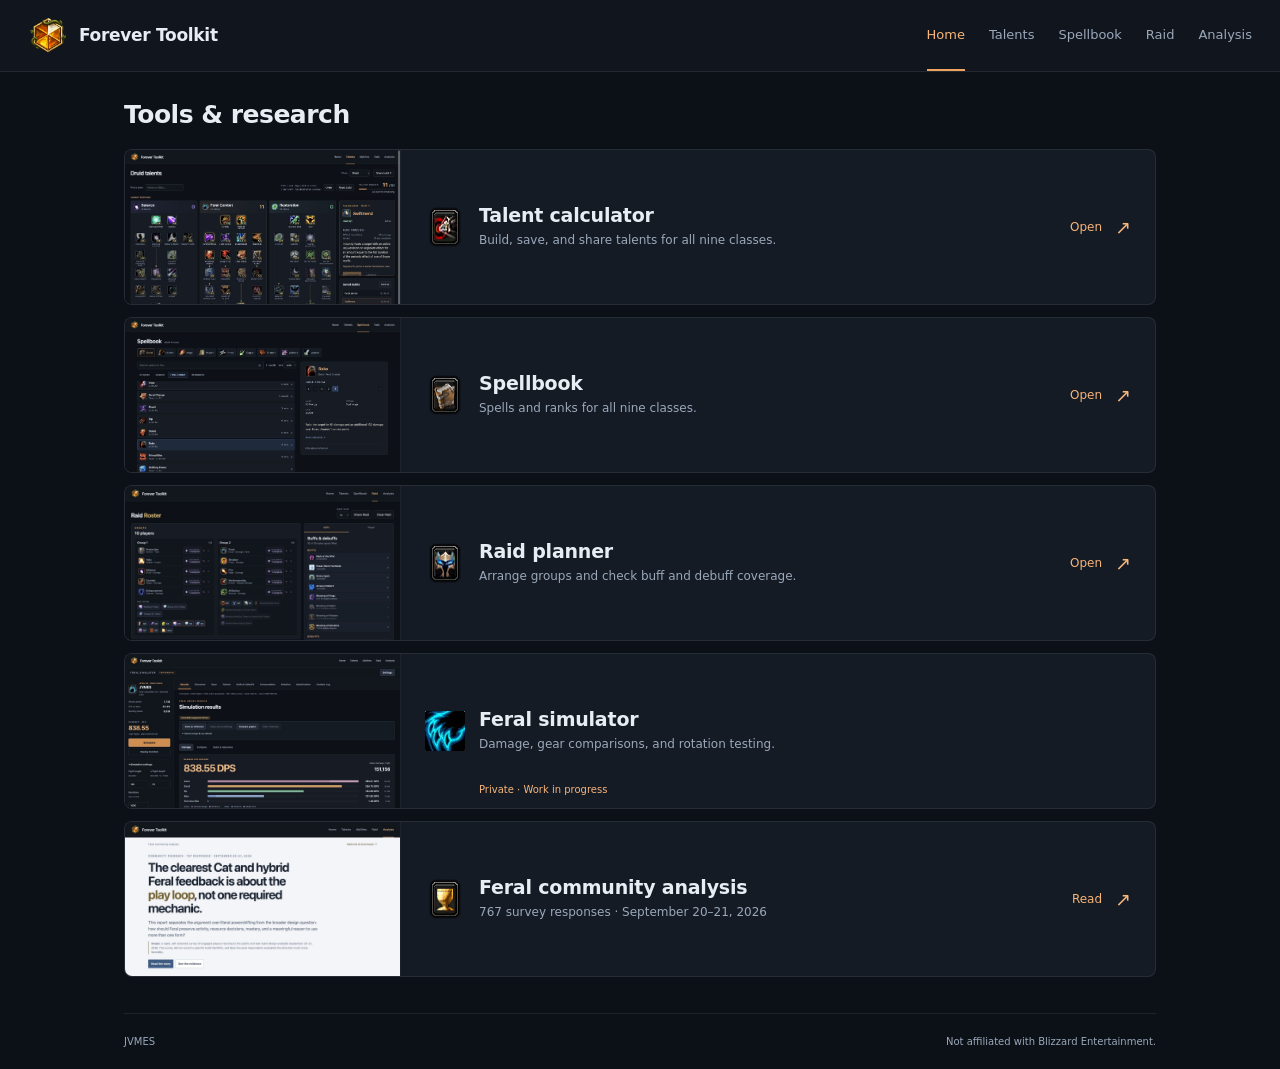
==== commit 867fa640: "Expand Forever Toolkit spellbook and refresh site previews" ====
--- a/index.html
+++ b/index.html
@@ -4,36 +4,60 @@
   <meta charset="utf-8">
   <meta name="viewport" content="width=device-width,initial-scale=1">
   <title>Forever Toolkit</title>
-  <meta name="description" content="WoW Forever talent calculators, Druid abilities, raid planner, and Feral survey analysis.">
-  <link rel="canonical" href="https://jvmes-wow.github.io/forever-toolkit/">
-  <meta property="og:type" content="website">
-  <meta property="og:site_name" content="Forever Toolkit">
-  <meta property="og:title" content="Forever Toolkit">
-  <meta property="og:description" content="Talent calculators, Druid abilities, raid planner, and Feral survey analysis.">
-  <meta property="og:url" content="https://jvmes-wow.github.io/forever-toolkit/">
-  <meta property="og:image" content="https://jvmes-wow.github.io/forever-toolkit/toolkit-logo.png">
-  <meta name="twitter:card" content="summary">
   <meta name="theme-color" content="#11161e">
   <link rel="icon" type="image/png" href="toolkit-logo.png">
   <link rel="stylesheet" href="home.css">
   <link rel="stylesheet" href="site-brand.css">
   <script src="home.js"></script>
+  <link rel="canonical" href="https://jvmes-wow.github.io/forever-toolkit/">
+  <meta name="description" content="Talent builds, spell ranks, raid composition, and community research for WoW Forever. Tools for all nine classes.">
+  <meta property="og:type" content="website">
+  <meta property="og:site_name" content="Forever Toolkit">
+  <meta property="og:title" content="Forever Toolkit">
+  <meta property="og:description" content="Talent builds, spell ranks, raid composition, and community research for WoW Forever. Tools for all nine classes.">
+  <meta property="og:url" content="https://jvmes-wow.github.io/forever-toolkit/">
+  <meta property="og:image" content="https://jvmes-wow.github.io/forever-toolkit/toolkit-og.png?v=20261006-toolkit-icons">
+  <meta property="og:image:secure_url" content="https://jvmes-wow.github.io/forever-toolkit/toolkit-og.png?v=20261006-toolkit-icons">
+  <meta property="og:image:type" content="image/png">
+  <meta property="og:image:width" content="1200">
+  <meta property="og:image:height" content="630">
+  <meta property="og:image:alt" content="Forever Toolkit with all nine class icons and previews of its talent calculator, spellbook, and raid planner.">
+  <meta name="twitter:card" content="summary_large_image">
+  <meta name="twitter:title" content="Forever Toolkit">
+  <meta name="twitter:description" content="Talent builds, spell ranks, raid composition, and community research for WoW Forever. Tools for all nine classes.">
+  <meta name="twitter:image" content="https://jvmes-wow.github.io/forever-toolkit/toolkit-og.png?v=20261006-toolkit-icons">
+  <meta name="twitter:image:alt" content="Forever Toolkit with all nine class icons and previews of its talent calculator, spellbook, and raid planner.">
 </head>
-<body>
+<body class="toolkit-page toolkit-home">
   <a class="skip-link" href="#main">Skip to content</a>
-  <header class="topbar">
+  <header class="topbar toolkit-header">
     <a class="brand toolkit-brand" href="./" aria-label="Forever Toolkit home"><img src="toolkit-logo.png" width="40" height="40" alt=""><strong>Forever Toolkit</strong></a>
-    <nav aria-label="Main navigation"><a href="./" aria-current="page">Home</a><a href="talents.html">Talents</a><a href="abilities.html">Abilities</a><a href="raid.html">Raid</a><a href="analysis/">Analysis</a></nav>
+    <nav class="toolkit-nav" aria-label="Main navigation"><a href="./" aria-current="page">Home</a><a href="talents.html">Talents</a><a href="abilities.html">Spellbook</a><a href="raid.html">Raid</a><a href="analysis/">Analysis</a></nav>
   </header>
   <main id="main">
-    <h1>Tools</h1>
+    <h1>Tools &amp; research</h1>
     <div class="tool-grid">
-      <a class="tool-card" href="talents.html"><img src="class-icons/druid.jpg" width="44" height="44" alt=""><div><h2>Talent calculator</h2><p>Builds for all nine classes.</p></div><span class="arrow" aria-hidden="true">↗</span></a>
-      <a class="tool-card" href="abilities.html"><img src="icons/druid/feral-combat.jpg" width="44" height="44" alt=""><div><h2>Druid abilities</h2><p>Spells and ranks by level.</p></div><span class="arrow" aria-hidden="true">↗</span></a>
-      <a class="tool-card" href="raid.html"><img src="class-icons/warrior.jpg" width="44" height="44" alt=""><div><h2>Raid planner</h2><p>Rosters, buffs, and debuffs.</p></div><span class="arrow" aria-hidden="true">↗</span></a>
-      <a class="tool-card" href="analysis/"><img src="ability-icons/cat-form.jpg" width="44" height="44" alt=""><div><h2>Feral analysis</h2><p>767 survey responses · September 20–21, 2026</p></div><span class="arrow" aria-hidden="true">↗</span></a>
+      <a class="tool-card" href="talents.html" aria-labelledby="talents-title" aria-describedby="talents-description">
+        <div class="tool-caption"><img src="tool-icons/talents.png" width="40" height="40" alt=""><div><h2 id="talents-title">Talent calculator</h2><p id="talents-description">Build, save, and share talents for all nine classes.</p></div><span class="open-label" aria-hidden="true">Open <span>↗</span></span></div>
+        <img class="tool-snapshot" src="talents-preview.jpg" width="1386" height="959" alt="Druid talent trees, rank details, and the saved-build sidebar." fetchpriority="high" decoding="async">
+      </a>
+      <a class="tool-card" href="abilities.html" aria-labelledby="abilities-title" aria-describedby="abilities-description">
+        <div class="tool-caption"><img src="tool-icons/spellbook.png" width="40" height="40" alt=""><div><h2 id="abilities-title">Spellbook</h2><p id="abilities-description">Spells and ranks for all nine classes.</p></div><span class="open-label" aria-hidden="true">Open <span>↗</span></span></div>
+        <img class="tool-snapshot" src="abilities-preview.jpg" width="1386" height="959" alt="Multi-class spellbook with level-sorted Feral spells and quick rank switching." loading="lazy" decoding="async">
+      </a>
+      <a class="tool-card" href="raid.html" aria-labelledby="raid-title" aria-describedby="raid-description">
+        <div class="tool-caption"><img src="tool-icons/raid.png" width="40" height="40" alt=""><div><h2 id="raid-title">Raid planner</h2><p id="raid-description">Arrange groups and check buff and debuff coverage.</p></div><span class="open-label" aria-hidden="true">Open <span>↗</span></span></div>
+        <img class="tool-snapshot" src="raid-preview.jpg" width="1280" height="720" alt="A ten-player roster with two groups and a buff coverage panel." loading="lazy" decoding="async">
+      </a>
+      <section class="sim-preview" aria-labelledby="sim-title">
+        <div class="tool-caption"><img src="tool-icons/simulator.png" width="40" height="40" alt=""><div><h2 id="sim-title">Feral simulator</h2><p>Damage, gear comparisons, and rotation testing.</p></div><span class="wip-badge">Private · Work in progress</span></div>
+        <img class="tool-snapshot" src="simulator-preview.jpg" width="1440" height="1070" alt="Completed Feral simulation showing 838.55 DPS, damage by ability, and cast and mana metrics across 1,000 fights." loading="lazy" decoding="async">
+      </section>
+      <a class="tool-card" href="analysis/" aria-labelledby="analysis-title" aria-describedby="analysis-description">
+        <div class="tool-caption"><img src="tool-icons/analysis.png" width="40" height="40" alt=""><div><h2 id="analysis-title">Feral community analysis</h2><p id="analysis-description">767 survey responses · September 20–21, 2026</p></div><span class="open-label" aria-hidden="true">Read <span>↗</span></span></div>
+        <img class="tool-snapshot" src="analysis-preview.jpg" width="1280" height="720" alt="The light-background Feral community report, with its scope and links to methods." loading="lazy" decoding="async">
+      </a>
     </div>
-    <section class="sim-status" aria-labelledby="sim-title"><h2 id="sim-title">Feral simulator</h2><span>Private · Work in progress</span></section>
   </main>
   <footer class="page-foot"><span>JVMES</span><span>Not affiliated with Blizzard Entertainment.</span></footer>
 </body>
--- a/home.css
+++ b/home.css
@@ -1,7 +1,32 @@
 :root{color-scheme:dark;font-family:system-ui,-apple-system,BlinkMacSystemFont,"Segoe UI",sans-serif;color:#e8edf4;background:#0c1017;--accent:#eea45e;--muted:#94a2b6;--line:#ffffff12}
-*{box-sizing:border-box}body{margin:0;min-height:100vh}a{color:inherit}a:focus-visible{outline:2px solid var(--accent);outline-offset:5px}.skip-link{position:absolute;top:-100px;left:16px;z-index:10;background:var(--accent);color:#0c1017;padding:12px}.skip-link:focus{top:12px}
-.topbar{min-height:72px;padding:0 max(24px,calc((100vw - 1100px)/2));display:flex;align-items:center;gap:48px;background:#11161e;border-bottom:1px solid var(--line)}.topbar nav{display:flex;gap:24px;margin-left:auto}.topbar nav a{display:flex;align-items:center;min-height:72px;color:#a5afbe;text-decoration:none;font-size:13px;border-bottom:2px solid transparent}.topbar nav a:hover,.topbar nav a[aria-current]{color:#f6b57a;border-color:var(--accent)}
-main{max-width:1148px;margin:0 auto;padding:48px 24px 0}h1{font-size:24px;font-weight:650;letter-spacing:-.5px;margin:0 0 22px}.tool-grid{display:grid;grid-template-columns:repeat(2,minmax(0,1fr));gap:16px}.tool-card{display:flex;align-items:center;gap:18px;min-height:132px;padding:26px;background:#151b25;border:1px solid #ffffff14;border-radius:8px;text-decoration:none}.tool-card:hover{background:#1c2634;border-color:#eea45e80}.tool-card>img{border-radius:6px;border:1px solid #4b5565;flex-shrink:0}.tool-card>div{min-width:0}.tool-card h2{font-size:17px;font-weight:600;margin:0 0 8px}.tool-card p{font-size:12px;line-height:1.6;color:var(--muted);margin:0}.arrow{margin-left:auto;color:#eea45e;font-size:19px;padding-left:8px}
-.sim-status{display:flex;align-items:center;gap:18px;margin:24px 0 48px;padding:18px 22px;border:1px solid #ffffff12;border-radius:6px;background:#11161e}.sim-status h2{font-size:14px;font-weight:550;margin:0;color:#c3cbd7}.sim-status span{color:#dca76e;font-size:11px}.page-foot{max-width:1100px;margin:0 auto;padding:20px 0;border-top:1px solid var(--line);display:flex;justify-content:space-between;gap:16px;color:#8293a9;font-size:10px}
-@media(max-width:800px){.topbar{padding:15px 24px 0;flex-wrap:wrap;gap:8px}.topbar nav{width:100%;margin:0;justify-content:space-between;gap:12px}.topbar nav a{min-height:45px;font-size:12px}.page-foot{margin:0 24px}}
-@media(max-width:700px){main{padding:30px 20px 0}h1{font-size:22px;margin-bottom:18px}.tool-grid{grid-template-columns:1fr;gap:12px}.tool-card{min-height:116px;padding:20px;gap:15px}.tool-card h2{font-size:16px}.arrow{padding:0}.sim-status{margin:20px 0 32px;padding:18px;flex-wrap:wrap;gap:8px 16px}.page-foot{margin:0 20px;flex-wrap:wrap;gap:8px}}
+*{box-sizing:border-box}
+body{margin:0;min-height:100vh}
+a{color:inherit}
+a:focus-visible{outline:2px solid var(--accent);outline-offset:5px}
+.skip-link{position:absolute;top:-100px;left:16px;z-index:10;background:var(--accent);color:#0c1017;padding:12px}
+.skip-link:focus{top:12px}
+main{max-width:1080px;margin:0 auto;padding:28px 24px 36px}
+h1{font-size:25px;font-weight:650;letter-spacing:-.5px;margin:0 0 20px}
+.tool-grid{display:grid;grid-template-columns:minmax(0,1fr);gap:12px}
+.tool-card,.sim-preview{display:grid;grid-template-columns:276px minmax(0,1fr);min-width:0;height:156px;margin:0;border:1px solid var(--tk-line);border-radius:8px;overflow:hidden;background:var(--tk-panel);text-decoration:none}
+.tool-card:hover{border-color:#eea45e80;box-shadow:0 8px 30px #0003}
+.tool-caption{grid-column:2;grid-row:1;display:flex;align-items:center;gap:14px;padding:20px 24px;min-width:0;position:relative}
+.tool-caption>img{object-fit:contain;flex-shrink:0}
+.tool-caption>div{min-width:0}
+.tool-caption h2{font-size:19px;font-weight:600;letter-spacing:-.2px;margin:0 0 5px}
+.tool-caption p{font-size:12px;line-height:1.6;color:var(--muted);margin:0}
+.open-label{display:flex;align-items:center;gap:13px;margin-left:auto;padding-left:20px;color:var(--tk-amber-light);font-size:12px;white-space:nowrap}
+.open-label>span{font-size:19px}
+.tool-snapshot{grid-column:1;grid-row:1;display:block;width:100%;height:100%;min-height:0;object-fit:cover;object-position:top left;background:var(--tk-bg);border-right:1px solid var(--tk-line)}
+.wip-badge{position:absolute;bottom:13px;left:78px;color:var(--tk-amber-light);font-size:10px;white-space:nowrap}
+.page-foot{max-width:1032px;margin:0 auto;padding:22px 0;border-top:1px solid var(--line);display:flex;justify-content:space-between;gap:16px;color:#8293a9;font-size:10px}
+@media(max-width:1100px){.page-foot{margin:0 24px}}
+@media(max-width:700px){
+ main{padding:24px 16px 28px}h1{font-size:23px;margin-bottom:18px}
+ .tool-card,.sim-preview{grid-template-columns:112px minmax(0,1fr);height:136px}
+ .tool-caption{padding:14px;gap:8px}.tool-caption>img{width:24px;height:30px}
+ .tool-caption h2{font-size:16px}.tool-caption p{font-size:11px;line-height:1.5}
+ .tool-caption>div{flex:1;min-width:0}.open-label{position:absolute;top:7px;right:10px;padding:0;font-size:0}.open-label>span{font-size:15px}
+ .tool-snapshot{object-fit:cover;object-position:top center}
+ .wip-badge{left:46px;bottom:8px;font-size:9px}.page-foot{margin:0 16px;flex-wrap:wrap;gap:8px}
+}
--- a/site-brand.css
+++ b/site-brand.css
@@ -1,9 +1,248 @@
-/* Shared project identity. The Rank 1 artwork is the project's GitHub avatar. */
-.brand.toolkit-brand{display:flex;align-items:center;gap:11px;flex-shrink:0;text-decoration:none;color:#e8edf4}
-.brand.toolkit-brand img{display:block;width:38px;height:38px;object-fit:contain;border:1px solid #eea45e55;border-radius:7px;flex-shrink:0}
-.brand.toolkit-brand strong{display:block;font:650 17px/1.2 system-ui,-apple-system,BlinkMacSystemFont,"Segoe UI",sans-serif;letter-spacing:-.3px;white-space:nowrap;color:#e8edf4}
-.brand.toolkit-brand:focus-visible{outline:2px solid #eea45e;outline-offset:5px}
-.topbar:has(.toolkit-brand){background:#11161e;border-bottom-color:#ffffff12}
-.topbar:has(.toolkit-brand) nav a{color:#a5afbe}
-.topbar:has(.toolkit-brand) nav a:hover,.topbar:has(.toolkit-brand) nav a.active,.topbar:has(.toolkit-brand) nav a[aria-current]{color:#f6b57a;border-bottom-color:#eea45e}
-@media(max-width:760px){.brand.toolkit-brand{gap:9px}.brand.toolkit-brand img{width:34px;height:34px}.brand.toolkit-brand strong{font-size:16px}}
+/*
+ * Forever Toolkit theme. Loaded after each tool's layout stylesheet.
+ * The amber gem supplies emphasis; vines supply secondary/success green.
+ * Keep semantic class, talent, quality and chart colors in the tool styles.
+ */
+:root {
+  --tk-font: system-ui, -apple-system, BlinkMacSystemFont, "Segoe UI", sans-serif;
+  --tk-bg: #0c1017;
+  --tk-header: #11161e;
+  --tk-panel: #151b25;
+  --tk-inset: #10151d;
+  --tk-hover: #1d2835;
+  --tk-text: #e8edf4;
+  --tk-muted: #9aa8ba;
+  --tk-line: #ffffff14;
+  --tk-amber: #eea45e;
+  --tk-amber-light: #f6b57a;
+  --tk-vine: #83c9a6;
+  --tk-radius: 8px;
+}
+
+/* One header, navigation order, type scale and mobile treatment on every page. */
+.toolkit-header.topbar {
+  box-sizing: border-box;
+  position: relative;
+  top: auto;
+  z-index: 4;
+  display: flex;
+  align-items: center;
+  justify-content: space-between;
+  flex-wrap: nowrap;
+  gap: 32px;
+  width: 100%;
+  height: 72px;
+  min-height: 72px;
+  margin: 0;
+  padding: 0 28px;
+  border: 0;
+  border-bottom: 1px solid var(--tk-line);
+  background: var(--tk-header);
+  backdrop-filter: none;
+  font-family: var(--tk-font);
+}
+.toolkit-header .brand.toolkit-brand {
+  display: flex;
+  align-items: center;
+  gap: 11px;
+  flex-shrink: 0;
+  margin: 0;
+  color: var(--tk-text);
+  text-decoration: none;
+}
+.toolkit-header .brand.toolkit-brand img {
+  display: block;
+  width: 40px;
+  height: 40px;
+  object-fit: contain;
+  border: 0;
+  border-radius: 0;
+  flex-shrink: 0;
+}
+.toolkit-header .brand.toolkit-brand strong {
+  display: block;
+  font: 650 17px/1.2 var(--tk-font);
+  letter-spacing: -.3px;
+  white-space: nowrap;
+  color: var(--tk-text);
+}
+.toolkit-header nav.toolkit-nav {
+  display: flex;
+  align-items: stretch;
+  align-self: stretch;
+  justify-content: flex-end;
+  order: 0;
+  gap: 24px;
+  width: auto;
+  height: auto;
+  margin: 0 0 0 auto;
+}
+.toolkit-header .toolkit-nav a {
+  display: flex;
+  align-items: center;
+  justify-content: center;
+  flex: 0 0 auto;
+  min-height: 0;
+  margin: 0;
+  padding: 0;
+  border: 0;
+  border-bottom: 2px solid transparent;
+  color: var(--tk-muted);
+  font: 500 13px/1.2 var(--tk-font);
+  letter-spacing: 0;
+  text-decoration: none;
+}
+.toolkit-header .toolkit-nav a:hover,
+.toolkit-header .toolkit-nav a[aria-current="page"] {
+  color: var(--tk-amber-light);
+  border-bottom-color: var(--tk-amber);
+}
+.toolkit-header a:focus-visible,
+.toolkit-page :is(button,input,select,textarea,summary,a):focus-visible {
+  outline: 2px solid var(--tk-amber);
+  outline-offset: 4px;
+}
+
+/* Shared dark tool surfaces, retaining each tool's own responsive layout. */
+body.toolkit-page {
+  min-height: 100vh;
+  --gold: var(--tk-amber);
+  --green: var(--tk-vine);
+  --accent: var(--tk-amber);
+  --panel: var(--tk-panel);
+  --line: var(--tk-line);
+  --muted: var(--tk-muted);
+  --text: var(--tk-text);
+  color-scheme: dark;
+  background: var(--tk-bg);
+  color: var(--tk-text);
+  font-family: var(--tk-font);
+}
+.toolkit-page :is(h1,h2,h3,h4) { font-family: var(--tk-font); }
+.toolkit-page :is(.page-title h1,.calculator-actions h1) {
+  margin: 0;
+  font-size: 28px;
+  font-weight: 650;
+  letter-spacing: -.65px;
+}
+.toolkit-page :is(.section-head h2,.coverage-body h2) { font-size: 19px; font-weight: 600; }
+.toolkit-page :is(.eyebrow,.section-head p,.inspector-head p) { color: var(--tk-amber); }
+.toolkit-page :is(.page-foot,.empty,.rank-line,.effect-label,.scaling-note,.prerequisite,.capture-label) { color: var(--tk-muted); }
+.toolkit-page :is(input:not([type=checkbox]):not([type=radio]),select,textarea) {
+  background-color: var(--tk-inset);
+  color: var(--tk-text);
+  border-color: #ffffff26;
+  font-family: var(--tk-font);
+}
+.toolkit-page :is(input[type=checkbox],input[type=radio]) { accent-color: var(--tk-amber); }
+.toolkit-page .ghost { background: #ffffff05; border-color: #ffffff26; color: var(--tk-text); }
+.toolkit-page .ghost:hover:not(:disabled) { background: var(--tk-hover); border-color: #eea45e80; }
+.toolkit-page dialog { background: var(--tk-panel); color: var(--tk-text); border-color: #eea45e66; border-radius: var(--tk-radius); }
+.toolkit-page dialog::backdrop { background: #060a12bd; }
+.toolkit-page .dialog-head h2 { font: 600 22px/1.25 var(--tk-font); }
+.toolkit-page dialog p { color: var(--tk-muted); }
+.toolkit-page :is(.actions,.dialog-actions) button:not(.ghost) { background: var(--tk-amber); color: #1c1510; border-color: var(--tk-amber); }
+
+/* Talent calculator: tool controls belong below, not inside, global navigation. */
+.calculator-actions { display: flex; align-items: center; gap: 16px; padding: 26px 0 10px; }
+.calculator-actions .class-picker { margin-left: auto; color: var(--tk-muted); font-size: 11px; }
+.calculator-actions .ghost { font-size: 12px; }
+.toolkit-calculator :is(.tree-panel,.summary) { background: var(--tk-panel); border-color: var(--tk-line); }
+.toolkit-calculator .tree-head h2 { font-family: var(--tk-font); font-size: 18px; font-weight: 600; }
+.toolkit-calculator .tree-head>b { font-family: var(--tk-font); font-size: 24px; }
+.toolkit-calculator .tree-head small { color: var(--tk-muted); }
+.toolkit-calculator .tooltip { background: var(--tk-panel); border-color: #eea45e66; height: 380px; min-height: 380px; overflow-y: auto; scrollbar-gutter: stable; }
+.calculator-presets { display: flex; align-items: center; flex-wrap: wrap; gap: 8px; padding: 10px 0 4px; }
+.calculator-presets button { padding: 8px 11px; font-size: 11px; }
+.saved-builds-heading { display: flex; align-items: center; justify-content: space-between; gap: 8px; }
+.saved-builds-heading h2 { margin: 0; font-size: 14px; font-weight: 600; }
+.saved-builds-heading button { padding: 7px 10px; font-size: 11px; }
+.saved-builds #saved-build-list { display: grid; gap: 6px; padding: 0; margin: 13px 0 0; border: 0; max-height: 240px; overflow-y: auto; }
+.saved-builds #saved-build-list li { display: block; padding: 0; }
+.saved-builds #saved-build-list button { width: 100%; display: flex; align-items: center; justify-content: space-between; gap: 8px; padding: 10px; border: 1px solid var(--tk-line); border-radius: 5px; background: var(--tk-inset); color: var(--tk-text); text-decoration: none; }
+.saved-builds #saved-build-list button span { overflow-wrap: anywhere; min-width: 0; }
+.saved-builds #saved-build-list button small { color: var(--tk-muted); white-space: nowrap; font-size: 10px; }
+.saved-builds #saved-build-list button:hover { background: var(--tk-hover); }
+.saved-builds #saved-build-list button[aria-pressed="true"] { border-color: #eea45e80; background: #eea45e0b; color: var(--tk-amber-light); }
+.saved-builds #saved-build-state { min-height: 14px; margin: 8px 0 0; color: var(--tk-amber-light); font-size: 11px; }
+.toolkit-calculator #saved-build-status { margin: 8px 0; color: var(--tk-amber-light); font-size: 11px; }
+.toolkit-calculator #saved-build-status:empty { display: none; }
+.toolkit-calculator #saved-build-name { display: block; width: 100%; border: 1px solid #ffffff26; border-radius: 6px; padding: 10px; margin-top: 8px; }
+.toolkit-calculator #saved-build-name-label { margin-top: 18px; }
+.toolkit-calculator #saved-build-replace-label { color: var(--tk-amber-light); }
+.toolkit-calculator #saved-build-error { color: #edaaa0; }
+.toolkit-calculator .tooltip h3 { font-family: var(--tk-font); font-weight: 600; color: var(--tk-amber-light); }
+.toolkit-calculator .tooltip .effect { color: #e3dccd; }
+.toolkit-calculator .next-effect .effect { color: #b4cbbb; }
+.toolkit-calculator .node-name { background: #151b25e8; color: #c1cada; }
+.toolkit-calculator .node.locked .node-name { color: #8b99aa; }
+.toolkit-calculator .node.locked .orb { border-color: #435062; }
+.toolkit-calculator .rank { background: var(--tk-inset); }
+.toolkit-calculator :is(.points,.toolbar>span,.search-label,.split>div,.summary li button,.spell-details,.build-code-options summary) { color: var(--tk-muted); }
+.toolkit-calculator .points b { font-family: var(--tk-font); color: var(--tk-amber-light); }
+.toolkit-calculator .points b i { color: var(--tk-muted); }
+.toolkit-calculator .meter i { background: var(--tk-amber); }
+.toolkit-calculator .split b,.toolkit-calculator .summary li b { color: var(--tk-amber-light); }
+.toolkit-calculator #status { color: var(--tk-amber-light); }
+
+/* Abilities retain category colors, while rank tiles and tooltips share the shell. */
+.toolkit-calculator #saved-build-dialog [hidden] { display: none !important; }
+.toolkit-abilities :is(.trainer,.spellbook,.ability-tooltip) { background: var(--tk-panel); border-color: var(--tk-line); }
+.toolkit-abilities .ability-tooltip { border-color: #eea45e80; color: var(--tk-text); }
+.toolkit-abilities .tooltip-head h2 { font: 600 20px/1.2 var(--tk-font); color: var(--tk-amber-light); }
+.toolkit-abilities .tooltip-description { color: #e3dccd; }
+.toolkit-abilities .level-grid>section { background: var(--tk-inset); border-color: var(--tk-line); }
+.toolkit-abilities .level strong { font: 650 30px/1.2 var(--tk-font); color: var(--tk-amber-light); }
+.toolkit-abilities .upgrade { background: var(--tk-panel); color: var(--tk-text); }
+.toolkit-abilities .upgrade:hover { background: var(--tk-hover); }
+.toolkit-abilities :is(.upgrade span,.level,.tooltip-head p) { color: var(--tk-muted); }
+.toolkit-abilities .upgrade img { border-color: #485569; }
+
+/* Raid retains class colors and covered/missing/conflict status distinctions. */
+.toolkit-raid :is(.palette-panel,.groups-panel,.coverage-panel) { background: var(--tk-panel); border-color: var(--tk-line); }
+.toolkit-raid .group-card { background: var(--tk-inset); border-color: var(--tk-line); }
+.toolkit-raid :is(.spec-button,.coverage-row,.camp-choice,.camp-assignment,.name-action) { background: #18212d; }
+.toolkit-raid .spec-button:hover { background: var(--tk-hover); }
+.toolkit-raid .buff-chip { background: #1b2631; color: #c3d0da; }
+.toolkit-raid :is(.group-head h3,.camp-head h4) { font-family: var(--tk-font); color: #d8e0ea; }
+.toolkit-raid :is(.spec-button small,.player-info small,.coverage-copy small,.group-head span,.empty-coverage,.slot,.tag,.camp-head small,.camp-choice small,.raid-controls label,.section-head>span,.coverage-body>p) { color: var(--tk-muted); }
+.toolkit-raid .coverage-tabs button.active { color: var(--tk-amber-light); border-color: var(--tk-amber); }
+.toolkit-raid :is(.coverage-row.selected,.buff-chip.selected,.camp-choice.active) { border-color: var(--tk-amber); color: var(--tk-amber-light); }
+.toolkit-raid .coverage-section h3 { color: var(--tk-amber-light); }
+.toolkit-raid .camp-choice.active { background: #eea45e12; }
+
+/* The simulator has a separate context bar for its own controls. */
+.sim-context { display: flex; align-items: center; gap: 18px; min-height: 48px; padding: 8px 28px; background: var(--tk-inset); border-bottom: 1px solid var(--tk-line); }
+.sim-context .app-title { color: var(--tk-muted); }
+.sim-context .app-title small { color: var(--tk-amber); }
+.sim-context .settings-button { margin-left: auto; }
+.toolkit-simulator .workbench-layout { min-height: calc(100vh - 120px); }
+
+/* Research variation: same identity, quiet paper surfaces and no decorative glow. */
+body.toolkit-research { color-scheme: light; background: #f3f5f8; color: #243144; font-family: var(--tk-font); --gold: #87662e; --blue: #506f96; --line: #d5dce5; }
+.toolkit-research .research-tools { display: flex; justify-content: space-between; gap: 20px; padding: 22px 0 0; color: #667990; font-size: 12px; }
+.toolkit-research .research-tools a { color: #71603c; text-decoration: none; }
+.toolkit-research .research-tools a:hover { text-decoration: underline; text-underline-offset: 3px; }
+.toolkit-research .research-tools a:focus-visible { outline: 2px solid #87662e; outline-offset: 4px; }
+.toolkit-research .hero { padding-top: 36px; }
+.toolkit-research .methods-hero { padding-top: 36px; }
+
+@media (max-width: 800px) {
+  .toolkit-header.topbar { height: auto !important; min-height: 110px; padding: 14px 20px 0 !important; flex-wrap: wrap; gap: 8px !important; }
+  .toolkit-header .brand.toolkit-brand img { width: 36px; height: 36px; }
+  .toolkit-header .brand.toolkit-brand strong { font-size: 16px; }
+  .toolkit-header nav.toolkit-nav { width: 100%; height: 44px; justify-content: space-between; gap: 12px; margin: 0; }
+  .toolkit-header .toolkit-nav a { padding: 0 !important; font-size: 12px; }
+  .calculator-actions { flex-wrap: wrap; gap: 12px; padding-top: 22px; }
+  .calculator-actions h1 { width: 100%; }
+  .calculator-actions .class-picker { margin-left: 0; }
+  .calculator-actions .ghost { margin-left: auto; }
+  .toolkit-page :is(.page-title h1,.calculator-actions h1) { font-size: 25px; }
+  .sim-context { padding: 8px 20px; }
+  .sim-context .app-title { display: flex; gap: 8px; font-size: 9px; letter-spacing: 1px; }
+  .sim-context .app-title small { font-size: 8px; }
+  .toolkit-research .research-tools { flex-wrap: wrap; gap: 8px; }
+}
+@media (prefers-reduced-motion: reduce) {
+  .toolkit-page * { scroll-behavior: auto; }
+}
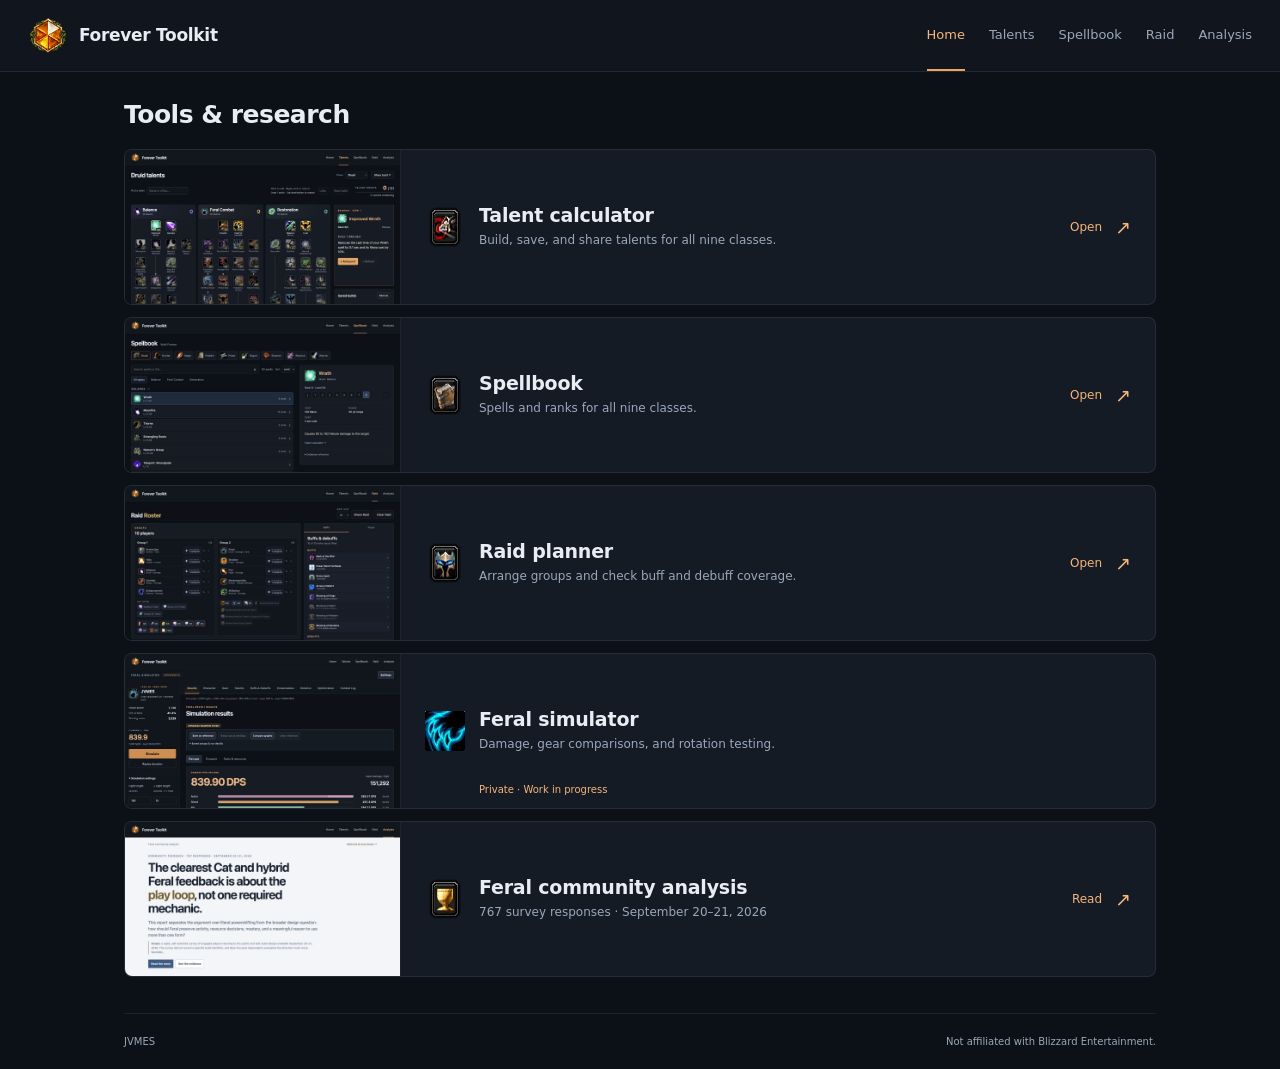
==== commit 4736db29: "Update Feral rotation policies, defaults, and toolkit artwork" ====
--- a/index.html
+++ b/index.html
@@ -16,8 +16,8 @@
   <meta property="og:title" content="Forever Toolkit">
   <meta property="og:description" content="Talent builds, spell ranks, raid composition, and community research for WoW Forever. Tools for all nine classes.">
   <meta property="og:url" content="https://jvmes-wow.github.io/forever-toolkit/">
-  <meta property="og:image" content="https://jvmes-wow.github.io/forever-toolkit/toolkit-og.png?v=20261006-toolkit-icons">
-  <meta property="og:image:secure_url" content="https://jvmes-wow.github.io/forever-toolkit/toolkit-og.png?v=20261006-toolkit-icons">
+  <meta property="og:image" content="https://jvmes-wow.github.io/forever-toolkit/toolkit-og.png?v=20261006-green-gem">
+  <meta property="og:image:secure_url" content="https://jvmes-wow.github.io/forever-toolkit/toolkit-og.png?v=20261006-green-gem">
   <meta property="og:image:type" content="image/png">
   <meta property="og:image:width" content="1200">
   <meta property="og:image:height" content="630">
@@ -25,7 +25,7 @@
   <meta name="twitter:card" content="summary_large_image">
   <meta name="twitter:title" content="Forever Toolkit">
   <meta name="twitter:description" content="Talent builds, spell ranks, raid composition, and community research for WoW Forever. Tools for all nine classes.">
-  <meta name="twitter:image" content="https://jvmes-wow.github.io/forever-toolkit/toolkit-og.png?v=20261006-toolkit-icons">
+  <meta name="twitter:image" content="https://jvmes-wow.github.io/forever-toolkit/toolkit-og.png?v=20261006-green-gem">
   <meta name="twitter:image:alt" content="Forever Toolkit with all nine class icons and previews of its talent calculator, spellbook, and raid planner.">
 </head>
 <body class="toolkit-page toolkit-home">
@@ -39,11 +39,11 @@
     <div class="tool-grid">
       <a class="tool-card" href="talents.html" aria-labelledby="talents-title" aria-describedby="talents-description">
         <div class="tool-caption"><img src="tool-icons/talents.png" width="40" height="40" alt=""><div><h2 id="talents-title">Talent calculator</h2><p id="talents-description">Build, save, and share talents for all nine classes.</p></div><span class="open-label" aria-hidden="true">Open <span>↗</span></span></div>
-        <img class="tool-snapshot" src="talents-preview.jpg" width="1386" height="959" alt="Druid talent trees, rank details, and the saved-build sidebar." fetchpriority="high" decoding="async">
+        <img class="tool-snapshot" src="talents-preview.jpg" width="1280" height="876" alt="Druid talent trees, rank details, and the saved-build sidebar." fetchpriority="high" decoding="async">
       </a>
       <a class="tool-card" href="abilities.html" aria-labelledby="abilities-title" aria-describedby="abilities-description">
         <div class="tool-caption"><img src="tool-icons/spellbook.png" width="40" height="40" alt=""><div><h2 id="abilities-title">Spellbook</h2><p id="abilities-description">Spells and ranks for all nine classes.</p></div><span class="open-label" aria-hidden="true">Open <span>↗</span></span></div>
-        <img class="tool-snapshot" src="abilities-preview.jpg" width="1386" height="959" alt="Multi-class spellbook with level-sorted Feral spells and quick rank switching." loading="lazy" decoding="async">
+        <img class="tool-snapshot" src="abilities-preview.jpg" width="1280" height="720" alt="Multi-class spellbook with level-sorted Druid spells and quick rank switching." loading="lazy" decoding="async">
       </a>
       <a class="tool-card" href="raid.html" aria-labelledby="raid-title" aria-describedby="raid-description">
         <div class="tool-caption"><img src="tool-icons/raid.png" width="40" height="40" alt=""><div><h2 id="raid-title">Raid planner</h2><p id="raid-description">Arrange groups and check buff and debuff coverage.</p></div><span class="open-label" aria-hidden="true">Open <span>↗</span></span></div>
@@ -51,7 +51,7 @@
       </a>
       <section class="sim-preview" aria-labelledby="sim-title">
         <div class="tool-caption"><img src="tool-icons/simulator.png" width="40" height="40" alt=""><div><h2 id="sim-title">Feral simulator</h2><p>Damage, gear comparisons, and rotation testing.</p></div><span class="wip-badge">Private · Work in progress</span></div>
-        <img class="tool-snapshot" src="simulator-preview.jpg" width="1440" height="1070" alt="Completed Feral simulation showing 838.55 DPS, damage by ability, and cast and mana metrics across 1,000 fights." loading="lazy" decoding="async">
+        <img class="tool-snapshot" src="simulator-preview.jpg" width="1280" height="1361" alt="Completed Feral simulation showing DPS, damage by ability, and cast and mana metrics across 1,000 fights." loading="lazy" decoding="async">
       </section>
       <a class="tool-card" href="analysis/" aria-labelledby="analysis-title" aria-describedby="analysis-description">
         <div class="tool-caption"><img src="tool-icons/analysis.png" width="40" height="40" alt=""><div><h2 id="analysis-title">Feral community analysis</h2><p id="analysis-description">767 survey responses · September 20–21, 2026</p></div><span class="open-label" aria-hidden="true">Read <span>↗</span></span></div>
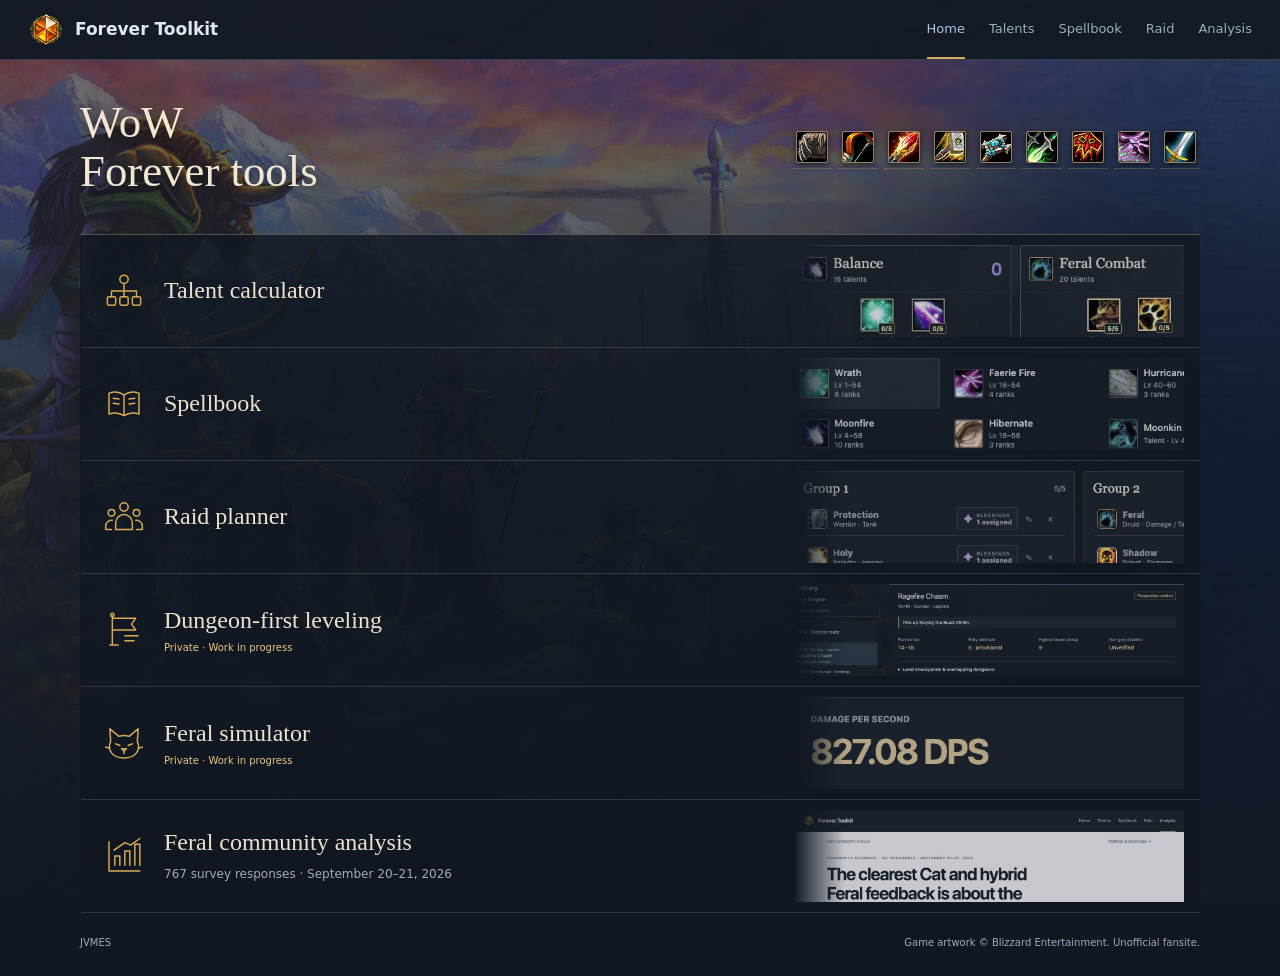
==== commit 5fc14a7b: "Refresh toolkit layouts and add unlisted leveling and simulation tools" ====
--- a/index.html
+++ b/index.html
@@ -10,23 +10,23 @@
   <link rel="stylesheet" href="site-brand.css">
   <script src="home.js"></script>
   <link rel="canonical" href="https://jvmes-wow.github.io/forever-toolkit/">
-  <meta name="description" content="Talent builds, spell ranks, raid composition, and community research for WoW Forever. Tools for all nine classes.">
+  <meta name="description" content="Talent builds, spells, raids, dungeon-first leveling, and community research for WoW Forever. Tools for all nine classes.">
   <meta property="og:type" content="website">
   <meta property="og:site_name" content="Forever Toolkit">
   <meta property="og:title" content="Forever Toolkit">
-  <meta property="og:description" content="Talent builds, spell ranks, raid composition, and community research for WoW Forever. Tools for all nine classes.">
+  <meta property="og:description" content="Talent builds, spells, raids, dungeon-first leveling, and community research for WoW Forever. Tools for all nine classes.">
   <meta property="og:url" content="https://jvmes-wow.github.io/forever-toolkit/">
-  <meta property="og:image" content="https://jvmes-wow.github.io/forever-toolkit/toolkit-og.png?v=20261006-green-gem">
-  <meta property="og:image:secure_url" content="https://jvmes-wow.github.io/forever-toolkit/toolkit-og.png?v=20261006-green-gem">
+  <meta property="og:image" content="https://jvmes-wow.github.io/forever-toolkit/toolkit-og.png?v=20261007-leveling-wip-directory">
+  <meta property="og:image:secure_url" content="https://jvmes-wow.github.io/forever-toolkit/toolkit-og.png?v=20261007-leveling-wip-directory">
   <meta property="og:image:type" content="image/png">
   <meta property="og:image:width" content="1200">
   <meta property="og:image:height" content="630">
-  <meta property="og:image:alt" content="Forever Toolkit with all nine class icons and previews of its talent calculator, spellbook, and raid planner.">
+  <meta property="og:image:alt" content="Forever Toolkit with matching gold symbols and previews for talents, spells, raids, leveling, the private simulator, and research.">
   <meta name="twitter:card" content="summary_large_image">
   <meta name="twitter:title" content="Forever Toolkit">
-  <meta name="twitter:description" content="Talent builds, spell ranks, raid composition, and community research for WoW Forever. Tools for all nine classes.">
-  <meta name="twitter:image" content="https://jvmes-wow.github.io/forever-toolkit/toolkit-og.png?v=20261006-green-gem">
-  <meta name="twitter:image:alt" content="Forever Toolkit with all nine class icons and previews of its talent calculator, spellbook, and raid planner.">
+  <meta name="twitter:description" content="Talent builds, spells, raids, dungeon-first leveling, and community research for WoW Forever. Tools for all nine classes.">
+  <meta name="twitter:image" content="https://jvmes-wow.github.io/forever-toolkit/toolkit-og.png?v=20261007-leveling-wip-directory">
+  <meta name="twitter:image:alt" content="Forever Toolkit with matching gold symbols and previews for talents, spells, raids, leveling, the private simulator, and research.">
 </head>
 <body class="toolkit-page toolkit-home">
   <a class="skip-link" href="#main">Skip to content</a>
@@ -35,30 +35,47 @@
     <nav class="toolkit-nav" aria-label="Main navigation"><a href="./" aria-current="page">Home</a><a href="talents.html">Talents</a><a href="abilities.html">Spellbook</a><a href="raid.html">Raid</a><a href="analysis/">Analysis</a></nav>
   </header>
   <main id="main">
-    <h1>Tools &amp; research</h1>
+    <div class="home-heading">
+      <h1>WoW Forever tools</h1>
+      <nav class="home-classes" aria-label="Talent calculators by class">
+        <a href="talents.html?class=druid" title="Druid talents"><img src="class-icons/druid.jpg" width="32" height="32" alt="Druid"></a>
+        <a href="talents.html?class=hunter" title="Hunter talents"><img src="class-icons/hunter.jpg" width="32" height="32" alt="Hunter"></a>
+        <a href="talents.html?class=mage" title="Mage talents"><img src="class-icons/mage.jpg" width="32" height="32" alt="Mage"></a>
+        <a href="talents.html?class=paladin" title="Paladin talents"><img src="class-icons/paladin.jpg" width="32" height="32" alt="Paladin"></a>
+        <a href="talents.html?class=priest" title="Priest talents"><img src="class-icons/priest.jpg" width="32" height="32" alt="Priest"></a>
+        <a href="talents.html?class=rogue" title="Rogue talents"><img src="class-icons/rogue.jpg" width="32" height="32" alt="Rogue"></a>
+        <a href="talents.html?class=shaman" title="Shaman talents"><img src="class-icons/shaman.jpg" width="32" height="32" alt="Shaman"></a>
+        <a href="talents.html?class=warlock" title="Warlock talents"><img src="class-icons/warlock.jpg" width="32" height="32" alt="Warlock"></a>
+        <a href="talents.html?class=warrior" title="Warrior talents"><img src="class-icons/warrior.jpg" width="32" height="32" alt="Warrior"></a>
+      </nav>
+    </div>
     <div class="tool-grid">
-      <a class="tool-card" href="talents.html" aria-labelledby="talents-title" aria-describedby="talents-description">
-        <div class="tool-caption"><img src="tool-icons/talents.png" width="40" height="40" alt=""><div><h2 id="talents-title">Talent calculator</h2><p id="talents-description">Build, save, and share talents for all nine classes.</p></div><span class="open-label" aria-hidden="true">Open <span>↗</span></span></div>
-        <img class="tool-snapshot" src="talents-preview.jpg" width="1280" height="876" alt="Druid talent trees, rank details, and the saved-build sidebar." fetchpriority="high" decoding="async">
+      <a class="tool-card" href="talents.html" aria-labelledby="talents-title">
+        <div class="tool-caption"><svg class="tool-symbol" data-symbol="talents" viewBox="0 0 48 48" aria-hidden="true" focusable="false"><circle cx="24" cy="10" r="5"/><path d="M24 15v9M9 31v-7h30v7M24 24v7"/><rect x="4" y="31" width="10" height="10" rx="2"/><rect x="19" y="31" width="10" height="10" rx="2"/><rect x="34" y="31" width="10" height="10" rx="2"/></svg><div><h2 id="talents-title">Talent calculator</h2></div></div>
+        <img class="tool-snapshot" src="talents-preview.jpg" width="540" height="280" alt="Detail of Druid talent trees and rank counters." fetchpriority="high" decoding="async">
       </a>
-      <a class="tool-card" href="abilities.html" aria-labelledby="abilities-title" aria-describedby="abilities-description">
-        <div class="tool-caption"><img src="tool-icons/spellbook.png" width="40" height="40" alt=""><div><h2 id="abilities-title">Spellbook</h2><p id="abilities-description">Spells and ranks for all nine classes.</p></div><span class="open-label" aria-hidden="true">Open <span>↗</span></span></div>
-        <img class="tool-snapshot" src="abilities-preview.jpg" width="1280" height="720" alt="Multi-class spellbook with level-sorted Druid spells and quick rank switching." loading="lazy" decoding="async">
+      <a class="tool-card" href="abilities.html" aria-labelledby="abilities-title">
+        <div class="tool-caption"><svg class="tool-symbol" data-symbol="spellbook" viewBox="0 0 48 48" aria-hidden="true" focusable="false"><path d="M24 13C18 9 12 9 6 11v25c6-2 12-2 18 2 6-4 12-4 18-2V11c-6-2-12-2-18 2Zm0 0v25M11 17l7 1M11 23l7 1M30 18l7-1M30 24l7-1"/></svg><div><h2 id="abilities-title">Spellbook</h2></div></div>
+        <img class="tool-snapshot" src="abilities-preview.jpg" width="540" height="280" alt="Druid spell grid with specialization tabs and spell ranks." loading="lazy" decoding="async">
       </a>
-      <a class="tool-card" href="raid.html" aria-labelledby="raid-title" aria-describedby="raid-description">
-        <div class="tool-caption"><img src="tool-icons/raid.png" width="40" height="40" alt=""><div><h2 id="raid-title">Raid planner</h2><p id="raid-description">Arrange groups and check buff and debuff coverage.</p></div><span class="open-label" aria-hidden="true">Open <span>↗</span></span></div>
-        <img class="tool-snapshot" src="raid-preview.jpg" width="1280" height="720" alt="A ten-player roster with two groups and a buff coverage panel." loading="lazy" decoding="async">
+      <a class="tool-card" href="raid.html" aria-labelledby="raid-title">
+        <div class="tool-caption"><svg class="tool-symbol" data-symbol="raid" viewBox="0 0 48 48" aria-hidden="true" focusable="false"><circle cx="24" cy="12" r="5"/><circle cx="9" cy="19" r="4"/><circle cx="39" cy="19" r="4"/><path d="M14 39V31a10 10 0 0 1 20 0v8ZM10 28H9a7 7 0 0 0-7 7v4h7M38 28h1a7 7 0 0 1 7 7v4h-7"/></svg><div><h2 id="raid-title">Raid planner</h2></div></div>
+        <img class="tool-snapshot" src="raid-preview.jpg" width="540" height="280" alt="Detail of a mixed-class raid roster arranged into five-player groups." loading="lazy" decoding="async">
       </a>
+      <section class="sim-preview" aria-labelledby="leveling-title">
+        <div class="tool-caption"><svg class="tool-symbol" data-symbol="leveling" viewBox="0 0 48 48" aria-hidden="true" focusable="false"><path d="M10 42V7m0 3h28l-5 7 5 7H10M7 42h10M25 31h16M25 37h11"/><circle cx="10" cy="6" r="2"/></svg><div><h2 id="leveling-title">Dungeon-first leveling</h2><span class="wip-badge">Private · Work in progress</span></div></div>
+        <img class="tool-snapshot" src="leveling-preview.jpg" width="540" height="280" alt="Dungeon preparation itinerary with quest stages and visible beta-data gaps." loading="lazy" decoding="async">
+      </section>
       <section class="sim-preview" aria-labelledby="sim-title">
-        <div class="tool-caption"><img src="tool-icons/simulator.png" width="40" height="40" alt=""><div><h2 id="sim-title">Feral simulator</h2><p>Damage, gear comparisons, and rotation testing.</p></div><span class="wip-badge">Private · Work in progress</span></div>
-        <img class="tool-snapshot" src="simulator-preview.jpg" width="1280" height="1361" alt="Completed Feral simulation showing DPS, damage by ability, and cast and mana metrics across 1,000 fights." loading="lazy" decoding="async">
+        <div class="tool-caption"><svg class="tool-symbol" data-symbol="simulator" viewBox="0 0 48 48" aria-hidden="true" focusable="false"><path d="M8 22 7 7l11 9a19 19 0 0 1 12 0l11-9-1 15c5 11-3 20-16 20S3 33 8 22ZM14 25l5 2M34 25l-5 2M21 31h6l-3 3-3-3Zm3 3v3M7 30l-5-1M41 30l5-1"/></svg><div><h2 id="sim-title">Feral simulator</h2><span class="wip-badge">Private · Work in progress</span></div></div>
+        <img class="tool-snapshot" src="simulator-preview.jpg" width="540" height="280" alt="Completed Feral simulation showing DPS and damage by ability across 1,000 fights." loading="lazy" decoding="async">
       </section>
       <a class="tool-card" href="analysis/" aria-labelledby="analysis-title" aria-describedby="analysis-description">
-        <div class="tool-caption"><img src="tool-icons/analysis.png" width="40" height="40" alt=""><div><h2 id="analysis-title">Feral community analysis</h2><p id="analysis-description">767 survey responses · September 20–21, 2026</p></div><span class="open-label" aria-hidden="true">Read <span>↗</span></span></div>
+        <div class="tool-caption"><svg class="tool-symbol" data-symbol="analysis" viewBox="0 0 48 48" aria-hidden="true" focusable="false"><path d="M6 7v35h37M13 35V24h6v11M25 35V18h6v17M37 35V10h6v25M12 17l13-9 7 3 11-8"/></svg><div><h2 id="analysis-title">Feral community analysis</h2><p id="analysis-description">767 survey responses · September 20–21, 2026</p></div></div>
         <img class="tool-snapshot" src="analysis-preview.jpg" width="1280" height="720" alt="The light-background Feral community report, with its scope and links to methods." loading="lazy" decoding="async">
       </a>
     </div>
   </main>
-  <footer class="page-foot"><span>JVMES</span><span>Not affiliated with Blizzard Entertainment.</span></footer>
+  <footer class="page-foot"><span>JVMES</span><span>Game artwork © Blizzard Entertainment. Unofficial fansite.</span></footer>
 </body>
 </html>
--- a/home.css
+++ b/home.css
@@ -1,32 +1,18 @@
-:root{color-scheme:dark;font-family:system-ui,-apple-system,BlinkMacSystemFont,"Segoe UI",sans-serif;color:#e8edf4;background:#0c1017;--accent:#eea45e;--muted:#94a2b6;--line:#ffffff12}
-*{box-sizing:border-box}
-body{margin:0;min-height:100vh}
-a{color:inherit}
-a:focus-visible{outline:2px solid var(--accent);outline-offset:5px}
-.skip-link{position:absolute;top:-100px;left:16px;z-index:10;background:var(--accent);color:#0c1017;padding:12px}
-.skip-link:focus{top:12px}
-main{max-width:1080px;margin:0 auto;padding:28px 24px 36px}
-h1{font-size:25px;font-weight:650;letter-spacing:-.5px;margin:0 0 20px}
-.tool-grid{display:grid;grid-template-columns:minmax(0,1fr);gap:12px}
-.tool-card,.sim-preview{display:grid;grid-template-columns:276px minmax(0,1fr);min-width:0;height:156px;margin:0;border:1px solid var(--tk-line);border-radius:8px;overflow:hidden;background:var(--tk-panel);text-decoration:none}
-.tool-card:hover{border-color:#eea45e80;box-shadow:0 8px 30px #0003}
-.tool-caption{grid-column:2;grid-row:1;display:flex;align-items:center;gap:14px;padding:20px 24px;min-width:0;position:relative}
-.tool-caption>img{object-fit:contain;flex-shrink:0}
-.tool-caption>div{min-width:0}
-.tool-caption h2{font-size:19px;font-weight:600;letter-spacing:-.2px;margin:0 0 5px}
-.tool-caption p{font-size:12px;line-height:1.6;color:var(--muted);margin:0}
-.open-label{display:flex;align-items:center;gap:13px;margin-left:auto;padding-left:20px;color:var(--tk-amber-light);font-size:12px;white-space:nowrap}
-.open-label>span{font-size:19px}
-.tool-snapshot{grid-column:1;grid-row:1;display:block;width:100%;height:100%;min-height:0;object-fit:cover;object-position:top left;background:var(--tk-bg);border-right:1px solid var(--tk-line)}
-.wip-badge{position:absolute;bottom:13px;left:78px;color:var(--tk-amber-light);font-size:10px;white-space:nowrap}
-.page-foot{max-width:1032px;margin:0 auto;padding:22px 0;border-top:1px solid var(--line);display:flex;justify-content:space-between;gap:16px;color:#8293a9;font-size:10px}
-@media(max-width:1100px){.page-foot{margin:0 24px}}
-@media(max-width:700px){
- main{padding:24px 16px 28px}h1{font-size:23px;margin-bottom:18px}
- .tool-card,.sim-preview{grid-template-columns:112px minmax(0,1fr);height:136px}
- .tool-caption{padding:14px;gap:8px}.tool-caption>img{width:24px;height:30px}
- .tool-caption h2{font-size:16px}.tool-caption p{font-size:11px;line-height:1.5}
- .tool-caption>div{flex:1;min-width:0}.open-label{position:absolute;top:7px;right:10px;padding:0;font-size:0}.open-label>span{font-size:15px}
- .tool-snapshot{object-fit:cover;object-position:top center}
- .wip-badge{left:46px;bottom:8px;font-size:9px}.page-foot{margin:0 16px;flex-wrap:wrap;gap:8px}
-}
+:root{color-scheme:dark;font-family:system-ui,-apple-system,BlinkMacSystemFont,"Segoe UI",sans-serif;color:var(--tk-text);background:var(--tk-bg);--accent:var(--tk-gold);--muted:var(--tk-muted);--line:var(--tk-line)}
+*{box-sizing:border-box}body{margin:0;min-height:100vh}a{color:inherit}a:focus-visible{outline:2px solid var(--accent);outline-offset:4px}
+.skip-link{position:absolute;top:-100px;left:16px;z-index:10;background:var(--accent);color:var(--tk-bg);padding:12px}.skip-link:focus{top:12px}
+main{max-width:1180px;margin:0 auto;padding:0 30px 24px}.home-heading{min-height:174px;display:flex;align-items:center;justify-content:space-between;gap:28px;padding:30px 0}
+body.toolkit-home .home-heading h1{font:400 clamp(32px,3.5vw,46px)/1.1 Georgia,serif;color:#f1e7d2;margin:0;max-width:12ch;text-wrap:balance;text-shadow:0 2px 15px #0008}
+.home-classes{display:flex;gap:6px;flex-wrap:wrap;justify-content:flex-end;max-width:420px}.home-classes a{display:grid;place-items:center;width:40px;height:44px;border-bottom:1px solid #d8ac5744}.home-classes img{border:1px solid #938269;border-radius:2px;box-shadow:0 2px 5px #0008}.home-classes a:hover{border-color:var(--tk-gold);background:#10182280}
+.tool-grid{display:grid;grid-template-columns:minmax(0,1fr);border-top:1px solid #b1a08066;background:#101822c9}
+.tool-card,.sim-preview{display:grid;grid-template-columns:minmax(0,1fr) 390px;gap:28px;min-height:112px;margin:0;padding:10px 16px 10px 22px;border:0;border-left:2px solid transparent;border-bottom:1px solid #8f9cac3d;text-decoration:none;background:transparent;align-items:center}
+.tool-card:hover{background:#23344999;border-left-color:var(--tk-gold)}.tool-card:hover h2{color:var(--tk-gold-light)}
+.tool-caption{grid-column:1;grid-row:1;display:flex;align-items:center;gap:20px;min-width:0}.tool-symbol{flex-shrink:0;width:40px;height:40px;fill:none;stroke:currentColor;stroke-width:1.75;stroke-linecap:round;stroke-linejoin:round;color:var(--tk-gold)}.tool-caption>div{min-width:0}
+body.toolkit-home .tool-caption h2{font:400 24px/1.15 Georgia,serif;color:#ece2cf;margin:0}.tool-caption p{font-size:12px;line-height:1.5;color:var(--muted);margin:8px 0 0}
+.tool-snapshot{grid-column:2;grid-row:1;display:block;width:100%;height:92px;object-fit:cover;object-position:left top;background:var(--tk-inset);border:0;border-radius:0;mask-image:linear-gradient(90deg,transparent,#000 13%);opacity:.8;filter:saturate(.65)}.tool-card:hover .tool-snapshot{opacity:1;filter:saturate(1)}
+.wip-badge{display:block;margin-top:7px;color:var(--tk-gold-light);font-size:10px}
+.page-foot{max-width:1120px;margin:0 auto;padding:0 0 28px;display:flex;justify-content:space-between;gap:16px;color:var(--tk-muted);font-size:10px}
+@media(max-width:1180px){.page-foot{margin:0 30px}.tool-card,.sim-preview{grid-template-columns:minmax(0,1fr) 32%;gap:18px}}
+@media(max-width:700px){main{padding:0 16px 20px}.home-heading{min-height:178px;align-items:flex-start;flex-direction:column;justify-content:center;gap:18px;padding:26px 0}.home-heading h1{font-size:34px;max-width:none}.home-classes{gap:0;width:100%;max-width:390px;justify-content:space-between}.home-classes a{width:32px;height:38px}.home-classes img{width:26px;height:26px}
+ .tool-card,.sim-preview{grid-template-columns:minmax(0,1fr) 80px;gap:10px;min-height:106px;padding:12px 8px 12px 10px}.tool-snapshot{height:80px;mask-image:linear-gradient(90deg,transparent,#000 18%);opacity:.6;object-position:left top}.tool-caption{gap:12px}.tool-symbol{width:30px;height:30px}body.toolkit-home .tool-caption h2{font-size:20px}.tool-caption p{font-size:11px}.wip-badge{font-size:10px;line-height:1.4}.page-foot{margin:0 16px;flex-wrap:wrap;gap:8px}}
+@media(max-width:360px){body.toolkit-home .tool-caption h2{font-size:18px}.tool-symbol{width:26px;height:26px}.tool-card,.sim-preview{grid-template-columns:minmax(0,1fr) 56px}.home-heading h1{font-size:30px}}
--- a/site-brand.css
+++ b/site-brand.css
@@ -1,20 +1,26 @@
 /*
  * Forever Toolkit theme. Loaded after each tool's layout stylesheet.
- * The amber gem supplies emphasis; vines supply secondary/success green.
+ * Hyjal at night: midnight surfaces, moonlit blue controls and muted gold.
  * Keep semantic class, talent, quality and chart colors in the tool styles.
  */
 :root {
   --tk-font: system-ui, -apple-system, BlinkMacSystemFont, "Segoe UI", sans-serif;
-  --tk-bg: #0c1017;
-  --tk-header: #11161e;
-  --tk-panel: #151b25;
-  --tk-inset: #10151d;
-  --tk-hover: #1d2835;
-  --tk-text: #e8edf4;
-  --tk-muted: #9aa8ba;
-  --tk-line: #ffffff14;
-  --tk-amber: #eea45e;
-  --tk-amber-light: #f6b57a;
+  --tk-bg: #101822;
+  --tk-header: #192533;
+  --tk-panel: #192533;
+  --tk-inset: #14202d;
+  --tk-hover: #24364a;
+  --tk-text: #dfe7ef;
+  --tk-muted: #9dadbe;
+  --tk-line: #314254;
+  --tk-accent: #45678c;
+  --tk-accent-hover: #51769d;
+  --tk-accent-light: #a9c5e3;
+  --tk-selected: #22354a;
+  --tk-gold: #d8ac57;
+  --tk-gold-light: #e8c786;
+  --tk-amber: var(--tk-gold);
+  --tk-amber-light: var(--tk-gold-light);
   --tk-vine: #83c9a6;
   --tk-radius: 8px;
 }
@@ -94,7 +100,7 @@
 }
 .toolkit-header .toolkit-nav a:hover,
 .toolkit-header .toolkit-nav a[aria-current="page"] {
-  color: var(--tk-amber-light);
+  color: var(--tk-accent-light);
   border-bottom-color: var(--tk-amber);
 }
 .toolkit-header a:focus-visible,
@@ -108,7 +114,7 @@
   min-height: 100vh;
   --gold: var(--tk-amber);
   --green: var(--tk-vine);
-  --accent: var(--tk-amber);
+  --accent: var(--tk-accent);
   --panel: var(--tk-panel);
   --line: var(--tk-line);
   --muted: var(--tk-muted);
@@ -134,14 +140,14 @@
   border-color: #ffffff26;
   font-family: var(--tk-font);
 }
-.toolkit-page :is(input[type=checkbox],input[type=radio]) { accent-color: var(--tk-amber); }
+.toolkit-page :is(input[type=checkbox],input[type=radio]) { accent-color: var(--tk-accent); }
 .toolkit-page .ghost { background: #ffffff05; border-color: #ffffff26; color: var(--tk-text); }
-.toolkit-page .ghost:hover:not(:disabled) { background: var(--tk-hover); border-color: #eea45e80; }
-.toolkit-page dialog { background: var(--tk-panel); color: var(--tk-text); border-color: #eea45e66; border-radius: var(--tk-radius); }
-.toolkit-page dialog::backdrop { background: #060a12bd; }
+.toolkit-page .ghost:hover:not(:disabled) { background: var(--tk-hover); border-color: var(--tk-accent); }
+.toolkit-page dialog { background: var(--tk-panel); color: var(--tk-text); border-color: var(--tk-accent); border-radius: var(--tk-radius); }
+.toolkit-page dialog::backdrop { background: #101822bd; }
 .toolkit-page .dialog-head h2 { font: 600 22px/1.25 var(--tk-font); }
 .toolkit-page dialog p { color: var(--tk-muted); }
-.toolkit-page :is(.actions,.dialog-actions) button:not(.ghost) { background: var(--tk-amber); color: #1c1510; border-color: var(--tk-amber); }
+.toolkit-page :is(.actions,.dialog-actions) button:not(.ghost) { background: var(--tk-accent); color: var(--tk-text); border-color: var(--tk-accent-light); }
 
 /* Talent calculator: tool controls belong below, not inside, global navigation. */
 .calculator-actions { display: flex; align-items: center; gap: 16px; padding: 26px 0 10px; }
@@ -151,7 +157,7 @@
 .toolkit-calculator .tree-head h2 { font-family: var(--tk-font); font-size: 18px; font-weight: 600; }
 .toolkit-calculator .tree-head>b { font-family: var(--tk-font); font-size: 24px; }
 .toolkit-calculator .tree-head small { color: var(--tk-muted); }
-.toolkit-calculator .tooltip { background: var(--tk-panel); border-color: #eea45e66; height: 380px; min-height: 380px; overflow-y: auto; scrollbar-gutter: stable; }
+.toolkit-calculator .tooltip { background: var(--tk-panel); border-color: var(--tk-accent); height: 380px; min-height: 380px; overflow-y: auto; scrollbar-gutter: stable; }
 .calculator-presets { display: flex; align-items: center; flex-wrap: wrap; gap: 8px; padding: 10px 0 4px; }
 .calculator-presets button { padding: 8px 11px; font-size: 11px; }
 .saved-builds-heading { display: flex; align-items: center; justify-content: space-between; gap: 8px; }
@@ -163,7 +169,7 @@
 .saved-builds #saved-build-list button span { overflow-wrap: anywhere; min-width: 0; }
 .saved-builds #saved-build-list button small { color: var(--tk-muted); white-space: nowrap; font-size: 10px; }
 .saved-builds #saved-build-list button:hover { background: var(--tk-hover); }
-.saved-builds #saved-build-list button[aria-pressed="true"] { border-color: #eea45e80; background: #eea45e0b; color: var(--tk-amber-light); }
+.saved-builds #saved-build-list button[aria-pressed="true"] { border-color: var(--tk-accent); background: var(--tk-selected); color: var(--tk-amber-light); }
 .saved-builds #saved-build-state { min-height: 14px; margin: 8px 0 0; color: var(--tk-amber-light); font-size: 11px; }
 .toolkit-calculator #saved-build-status { margin: 8px 0; color: var(--tk-amber-light); font-size: 11px; }
 .toolkit-calculator #saved-build-status:empty { display: none; }
@@ -172,11 +178,12 @@
 .toolkit-calculator #saved-build-replace-label { color: var(--tk-amber-light); }
 .toolkit-calculator #saved-build-error { color: #edaaa0; }
 .toolkit-calculator .tooltip h3 { font-family: var(--tk-font); font-weight: 600; color: var(--tk-amber-light); }
-.toolkit-calculator .tooltip .effect { color: #e3dccd; }
-.toolkit-calculator .next-effect .effect { color: #b4cbbb; }
-.toolkit-calculator .node-name { background: #151b25e8; color: #c1cada; }
-.toolkit-calculator .node.locked .node-name { color: #8b99aa; }
+.toolkit-calculator .tooltip .effect { color: var(--tk-text); }
+.toolkit-calculator .next-effect .effect { color: var(--tk-accent-light); }
+.toolkit-calculator .node-name { background: var(--tk-panel); color: var(--tk-text); }
+.toolkit-calculator .node.locked .node-name { color: var(--tk-muted); }
 .toolkit-calculator .node.locked .orb { border-color: #435062; }
+.toolkit-calculator .orb { background: var(--tk-inset); }
 .toolkit-calculator .rank { background: var(--tk-inset); }
 .toolkit-calculator :is(.points,.toolbar>span,.search-label,.split>div,.summary li button,.spell-details,.build-code-options summary) { color: var(--tk-muted); }
 .toolkit-calculator .points b { font-family: var(--tk-font); color: var(--tk-amber-light); }
@@ -188,9 +195,9 @@
 /* Abilities retain category colors, while rank tiles and tooltips share the shell. */
 .toolkit-calculator #saved-build-dialog [hidden] { display: none !important; }
 .toolkit-abilities :is(.trainer,.spellbook,.ability-tooltip) { background: var(--tk-panel); border-color: var(--tk-line); }
-.toolkit-abilities .ability-tooltip { border-color: #eea45e80; color: var(--tk-text); }
+.toolkit-abilities .ability-tooltip { border-color: var(--tk-accent); color: var(--tk-text); }
 .toolkit-abilities .tooltip-head h2 { font: 600 20px/1.2 var(--tk-font); color: var(--tk-amber-light); }
-.toolkit-abilities .tooltip-description { color: #e3dccd; }
+.toolkit-abilities .tooltip-description { color: var(--tk-text); }
 .toolkit-abilities .level-grid>section { background: var(--tk-inset); border-color: var(--tk-line); }
 .toolkit-abilities .level strong { font: 650 30px/1.2 var(--tk-font); color: var(--tk-amber-light); }
 .toolkit-abilities .upgrade { background: var(--tk-panel); color: var(--tk-text); }
@@ -201,15 +208,19 @@
 /* Raid retains class colors and covered/missing/conflict status distinctions. */
 .toolkit-raid :is(.palette-panel,.groups-panel,.coverage-panel) { background: var(--tk-panel); border-color: var(--tk-line); }
 .toolkit-raid .group-card { background: var(--tk-inset); border-color: var(--tk-line); }
-.toolkit-raid :is(.spec-button,.coverage-row,.camp-choice,.camp-assignment,.name-action) { background: #18212d; }
+.toolkit-raid :is(.spec-button,.coverage-row,.camp-choice,.camp-assignment,.name-action) { background: var(--tk-inset); }
 .toolkit-raid .spec-button:hover { background: var(--tk-hover); }
-.toolkit-raid .buff-chip { background: #1b2631; color: #c3d0da; }
-.toolkit-raid :is(.group-head h3,.camp-head h4) { font-family: var(--tk-font); color: #d8e0ea; }
+.toolkit-raid .buff-chip { background: var(--tk-hover); color: var(--tk-text); }
+.toolkit-raid :is(.group-head h3,.camp-head h4) { font-family: var(--tk-font); color: var(--tk-text); }
 .toolkit-raid :is(.spec-button small,.player-info small,.coverage-copy small,.group-head span,.empty-coverage,.slot,.tag,.camp-head small,.camp-choice small,.raid-controls label,.section-head>span,.coverage-body>p) { color: var(--tk-muted); }
 .toolkit-raid .coverage-tabs button.active { color: var(--tk-amber-light); border-color: var(--tk-amber); }
 .toolkit-raid :is(.coverage-row.selected,.buff-chip.selected,.camp-choice.active) { border-color: var(--tk-amber); color: var(--tk-amber-light); }
 .toolkit-raid .coverage-section h3 { color: var(--tk-amber-light); }
-.toolkit-raid .camp-choice.active { background: #eea45e12; }
+.toolkit-raid .camp-choice.active { background: var(--tk-selected); }
+.toolkit-raid :is(.slot.drag-over,.buff-chip:hover,.coverage-row:hover) { border-color: var(--tk-accent); }
+.toolkit-raid .slot.drag-over { background: var(--tk-selected); }
+.toolkit-raid .coverage-icon { background: var(--tk-hover); color: var(--tk-gold); }
+.toolkit-raid .player-card.selected { color: var(--tk-accent-light); }
 
 /* The simulator has a separate context bar for its own controls. */
 .sim-context { display: flex; align-items: center; gap: 18px; min-height: 48px; padding: 8px 28px; background: var(--tk-inset); border-bottom: 1px solid var(--tk-line); }
@@ -217,11 +228,21 @@
 .sim-context .app-title small { color: var(--tk-amber); }
 .sim-context .settings-button { margin-left: auto; }
 .toolkit-simulator .workbench-layout { min-height: calc(100vh - 120px); }
+.toolkit-simulator #run { background: var(--tk-accent); color: var(--tk-text); border-color: var(--tk-accent-light); }
+.toolkit-simulator #run:hover:not(:disabled) { background: var(--tk-accent-hover); }
+.toolkit-simulator .sim-tabs button[aria-selected=true] { color: var(--tk-accent-light); border-bottom-color: var(--tk-gold); }
+.toolkit-simulator #config input[readonly] { color: var(--tk-accent-light); background: var(--tk-inset); border-color: var(--tk-accent); }
+.toolkit-simulator .talent-tree { background: linear-gradient(155deg,var(--tk-hover),var(--tk-inset) 65%); }
+.toolkit-simulator .gear-item[aria-pressed="true"] { background: var(--tk-selected); border-color: var(--tk-accent-light); }
+.toolkit-simulator #trade-chart svg { background: var(--tk-inset); }
+.toolkit-simulator #trade-chart text { fill: var(--tk-muted); }
+.toolkit-simulator #tradeoff-results>.table-wrap th { background: var(--tk-panel); }
+.toolkit-simulator .mana-flow-row b,.toolkit-simulator .mana-net-flow { color: var(--tk-text); }
 
 /* Research variation: same identity, quiet paper surfaces and no decorative glow. */
-body.toolkit-research { color-scheme: light; background: #f3f5f8; color: #243144; font-family: var(--tk-font); --gold: #87662e; --blue: #506f96; --line: #d5dce5; }
+body.toolkit-research { color-scheme: light; background: #f3f5f8; color: #243144; font-family: var(--tk-font); --gold: #87662e; --blue: var(--tk-accent); --line: #d5dce5; }
 .toolkit-research .research-tools { display: flex; justify-content: space-between; gap: 20px; padding: 22px 0 0; color: #667990; font-size: 12px; }
-.toolkit-research .research-tools a { color: #71603c; text-decoration: none; }
+.toolkit-research .research-tools a { color: #45678c; text-decoration: none; }
 .toolkit-research .research-tools a:hover { text-decoration: underline; text-underline-offset: 3px; }
 .toolkit-research .research-tools a:focus-visible { outline: 2px solid #87662e; outline-offset: 4px; }
 .toolkit-research .hero { padding-top: 36px; }
@@ -243,6 +264,192 @@
   .sim-context .app-title small { font-size: 8px; }
   .toolkit-research .research-tools { flex-wrap: wrap; gap: 8px; }
 }
+
+/* The added Leveling destination scrolls within the narrow tool header.
+   Research retains its existing five-link header without any changes. */
+@media (max-width: 380px) {
+  body.toolkit-page .toolkit-header nav.toolkit-nav { min-width: 0; overflow-x: auto; justify-content: flex-start; }
+  body.toolkit-page .toolkit-header .toolkit-nav a { flex-shrink: 0; }
+}
 @media (prefers-reduced-motion: reduce) {
   .toolkit-page * { scroll-behavior: auto; }
 }
+
+/* Tool workspaces, October 2026. Every selector is scoped to toolkit-page;
+ * research deliberately retains the shared defaults above, including its header. */
+body.toolkit-page { --tool-heading: #e8dfcc; --tk-radius: 4px; }
+body.toolkit-page .toolkit-header.topbar { height: 60px; min-height: 60px; background: var(--tk-bg); }
+body.toolkit-page .toolkit-header .brand.toolkit-brand strong { font-weight: 600; letter-spacing: 0; }
+body.toolkit-page .toolkit-header .brand.toolkit-brand img { width: 36px; height: 36px; }
+body.toolkit-page :is(main>h1,.calculator-actions h1,.spellbook-title h1,.page-title h1,.view-heading h1) {
+  font: 400 30px/1.2 Georgia, 'Times New Roman', serif;
+  letter-spacing: -.45px; color: var(--tool-heading);
+}
+body.toolkit-page :is(button,input:not([type=checkbox]):not([type=radio]),select,textarea) { border-radius: 3px; }
+body.toolkit-page :is(input[type=number],dd,.points,.rank,table,.sidebar-result,.damage-hero,.summary-card,.comparison-delta) { font-variant-numeric: tabular-nums; }
+body.toolkit-page :is(.ghost,.settings-button) { box-shadow: none; }
+
+/* Talents: a compact control rail above the board, not a second hero. */
+body.toolkit-calculator .calculator-actions { padding: 20px 0 12px; gap: 22px; }
+body.toolkit-calculator .calculator-actions h1 { margin-right: auto; }
+body.toolkit-calculator .calculator-actions .class-picker { margin-left: 0; }
+body.toolkit-calculator .calculator-actions .points { width: 160px; display: grid; grid-template-columns: 1fr auto; gap: 2px 8px; align-items: center; text-align: left; }
+body.toolkit-calculator .calculator-actions .points>span { font-size: 11px; text-transform: none; letter-spacing: 0; }
+body.toolkit-calculator .calculator-actions .points b { font: 600 20px/1.2 var(--tk-font); }
+body.toolkit-calculator .calculator-actions .points b i { font-size: 12px; }
+body.toolkit-calculator .calculator-actions :is(.meter,.points small) { grid-column: 1/-1; margin: 0; }
+body.toolkit-calculator .calculator-actions .points small { font-size: 10px; }
+body.toolkit-calculator .calculator-actions .meter { height: 3px; margin: 2px 0; }
+body.toolkit-calculator .calculator-bar { padding: 0; gap: 0; }
+body.toolkit-calculator .toolbar { gap: 9px; }
+body.toolkit-calculator .toolbar .editing-hint { display: block; margin-left: auto; font-size: 11px; }
+body.toolkit-calculator #status { margin: 4px 0; min-height: 18px; }
+body.toolkit-calculator .trees { --row-height: clamp(76px,calc((100dvh - 220px)/7),92px); }
+body.toolkit-calculator .tree-panel { border-radius: 3px; background: color-mix(in srgb,var(--tree) 4%,var(--tk-inset)); border-color: color-mix(in srgb,var(--tree) 22%,var(--tk-line)); }
+body.toolkit-calculator .tree-head { background: transparent; padding: 12px; margin-bottom: 4px; }
+body.toolkit-calculator .tree-head h2 { font: 400 20px/1.2 Georgia, 'Times New Roman', serif; color: var(--tool-heading); }
+body.toolkit-calculator :is(.tree-icon,.orb,.orb img) { border-radius: 2px; }
+body.toolkit-calculator .node-name { background: transparent; }
+body.toolkit-calculator .node.learned .orb { box-shadow: none; }
+body.toolkit-calculator :is(.tooltip,.summary) { border-radius: 3px; box-shadow: none; }
+body.toolkit-calculator .tooltip { background: var(--tk-inset); border-color: #887347; }
+body.toolkit-calculator .saved-builds { background: transparent; border: 0; border-top: 1px solid var(--tk-line); padding: 18px 0 0; }
+body.toolkit-calculator .saved-builds #saved-build-list button { border: 0; border-left: 2px solid transparent; border-radius: 0; }
+body.toolkit-calculator .saved-builds #saved-build-list button[aria-pressed=true] { border-left-color: var(--tk-gold); }
+
+/* Spellbook: one list surface and a stable, tooltip-like inspector. */
+body.toolkit-spellbook .spellbook-page { padding-top: 22px; }
+body.toolkit-spellbook .spellbook-title { margin-bottom: 16px; }
+body.toolkit-spellbook .spell-classes { gap: 5px; padding-bottom: 14px; margin-bottom: 16px; border-bottom: 1px solid var(--tk-line); }
+body.toolkit-spellbook .class-choice { border: 0; border-bottom: 2px solid transparent; background: transparent; border-radius: 0; }
+body.toolkit-spellbook .class-choice[aria-pressed=true] { border-bottom-color: var(--tk-gold); background: var(--tk-selected); }
+body.toolkit-spellbook .spell-specs { margin-bottom: 12px; }
+body.toolkit-spellbook .spell-list { height: calc(100dvh - 285px); padding-right: 5px; }
+body.toolkit-spellbook .spell-group h2 { text-transform: none; letter-spacing: 0; font-size: 13px; padding: 10px 0; }
+body.toolkit-spellbook .spell-rows { gap: 0; }
+body.toolkit-spellbook .spell-row { border: 0; border-bottom: 1px solid var(--tk-line); border-left: 2px solid transparent; border-radius: 0; background: transparent; padding: 7px 10px; min-height: 54px; }
+body.toolkit-spellbook .spell-row:hover { background: var(--tk-inset); }
+body.toolkit-spellbook .spell-row[aria-pressed=true] { border-left-color: var(--tk-gold); background: var(--tk-selected); }
+body.toolkit-spellbook :is(.spell-row img,.spell-detail-head img,.class-choice img) { border-radius: 2px; }
+body.toolkit-spellbook .spell-detail { border-color: #887347; border-radius: 3px; background: var(--tk-inset); padding: 22px; min-height: 0; }
+body.toolkit-spellbook .rank-count { display: block; font-size: 11px; }
+body.toolkit-spellbook .row-arrow { display: none; }
+body.toolkit-spellbook .spell-facts dt { text-transform: none; letter-spacing: 0; font-size: 11px; }
+body.toolkit-spellbook .rank-controls button { min-width: 32px; height: 34px; }
+
+/* Raid: party borders carry the structure; coverage is a list, not nested cards. */
+body.toolkit-raid .page-title { padding: 22px 0 18px; align-items: center; }
+body.toolkit-raid .groups-panel { padding: 0; border: 0; border-radius: 0; background: transparent; }
+body.toolkit-raid .groups-panel>.section-head { min-height: 26px; margin-bottom: 10px; }
+body.toolkit-raid #groups-title { font: 500 14px var(--tk-font); color: var(--tk-muted); }
+body.toolkit-raid .group-card { background: var(--tk-panel); border-radius: 3px; padding: 12px; }
+body.toolkit-raid .group-head h3 { font: 400 18px Georgia, 'Times New Roman', serif; color: var(--tool-heading); }
+body.toolkit-raid .palette-panel { border: 0; border-right: 1px solid var(--tk-line); border-radius: 0; background: transparent; padding: 0 16px 0 0; }
+body.toolkit-raid .palette-panel .section-head h2 { font-size: 15px; }
+body.toolkit-raid .spec-button { background: transparent; border: 0; border-left: 2px solid transparent; border-radius: 0; min-height: 42px; }
+body.toolkit-raid .spec-button:hover { background: var(--tk-inset); border-left-color: var(--class); }
+body.toolkit-raid .slot { min-height: 48px; height: auto; border-radius: 2px; }
+body.toolkit-raid .slot:has(.player-card) { border: 1px solid transparent; border-bottom-color: var(--tk-line); }
+body.toolkit-raid .slot.drag-over { border-color: var(--tk-gold); }
+body.toolkit-raid :is(.player-info b,.spec-button b) { font-size: 12px; }
+body.toolkit-raid .coverage-panel { background: transparent; border: 0; border-left: 1px solid var(--tk-line); border-radius: 0; }
+body.toolkit-raid .coverage-body { padding: 16px; }
+body.toolkit-raid .coverage-row { background: transparent; border: 0; border-left: 2px solid transparent; border-bottom: 1px solid var(--tk-line); border-radius: 0; margin: 0; min-height: 46px; }
+body.toolkit-raid .coverage-row.selected { border-left-color: var(--tk-gold); background: var(--tk-selected); }
+body.toolkit-raid .coverage-row:hover { background: var(--tk-inset); }
+body.toolkit-raid .coverage-copy b { font-size: 11px; }
+body.toolkit-raid :is(.remove-player,.rename-player) { min-width: 30px; min-height: 32px; }
+
+/* Simulator: results precede saved-run management, with fewer nested surfaces. */
+body.toolkit-simulator .sim-context { min-height: 40px; padding: 5px 24px; background: var(--tk-bg); }
+body.toolkit-simulator .sim-context .app-title { font-size: 14px; letter-spacing: 0; text-transform: none; color: var(--tool-heading); }
+body.toolkit-simulator .sim-context .app-title small { font-size: 10px; letter-spacing: 0; padding: 2px 6px; border-radius: 2px; }
+body.toolkit-simulator .workbench-layout { min-height: calc(100vh - 100px); }
+body.toolkit-simulator .sim-sidebar { padding-top: 18px; }
+body.toolkit-simulator .sim-tabs { background: var(--tk-bg); padding-top: 0; }
+body.toolkit-simulator .sim-tabs button { padding-top: 13px; padding-bottom: 12px; }
+body.toolkit-simulator .run-status { padding-top: 10px; }
+body.toolkit-simulator .view-container { padding-top: 14px; }
+body.toolkit-simulator .view-heading { margin-bottom: 14px; }
+body.toolkit-simulator .view-heading h1 { margin-bottom: 0; }
+body.toolkit-simulator .view-heading .eyebrow { display: none; }
+body.toolkit-simulator :is(.panel,.summary-card,.rotation-clip-rule) { border-radius: 3px; }
+body.toolkit-simulator .panel { background: transparent; border: 0; border-top: 1px solid var(--tk-line); padding: 18px 0; }
+body.toolkit-simulator .panel .panel { border: 0; }
+body.toolkit-simulator #damage-results { background: var(--tk-panel); border: 1px solid var(--tk-line); padding: 22px; }
+body.toolkit-simulator .damage-hero { margin-bottom: 18px; }
+body.toolkit-simulator .damage-hero .eyebrow { text-transform: none; letter-spacing: 0; font-size: 12px; color: var(--tk-muted); }
+body.toolkit-simulator .summary-card { background: transparent; border: 0; border-top: 1px solid var(--tk-line); padding: 14px 0; }
+body.toolkit-simulator .summary-card span { font-size: 11px; text-transform: none; letter-spacing: 0; }
+body.toolkit-simulator .overview-bottom .eyebrow { display: none; }
+body.toolkit-simulator .subtabs { margin-bottom: 12px; }
+body.toolkit-simulator .subtabs button { border-radius: 0; border: 0; border-bottom: 2px solid transparent; }
+body.toolkit-simulator .subtabs button[aria-selected=true] { background: transparent; border-bottom-color: var(--tk-gold); }
+body.toolkit-simulator .comparison-toolbar { background: transparent; border: 0; border-top: 1px solid var(--tk-line); border-radius: 0; margin: 24px 0 0; padding: 14px 0; }
+body.toolkit-simulator .comparison-run-details { margin: 0; }
+body.toolkit-simulator .comparison-run-details>summary { font-size: 12px; min-height: 32px; padding: 8px 0; }
+body.toolkit-simulator .comparison-headline:empty { display: none; }
+body.toolkit-simulator #comparison-persistence:empty { display: none; }
+body.toolkit-simulator .dps-comparison { padding: 0 0 16px; border-top: 0; border-bottom: 1px solid var(--tk-line); }
+body.toolkit-simulator .result-actions { display: flex; gap: 8px; flex-wrap: wrap; }
+body.toolkit-simulator .result-actions button { padding: 8px 10px; font-size: 11px; }
+body.toolkit-simulator :is(.gear-item,.gear-slot,.buff-card,.talent-tree) { border-radius: 3px; }
+
+@media(max-width:1000px) {
+  body.toolkit-calculator .calculator-actions { gap: 14px; }
+  body.toolkit-calculator .calculator-actions h1 { font-size: 26px; }
+  body.toolkit-calculator .toolbar .editing-hint { font-size: 10px; }
+}
+@media(max-width:800px) {
+  body.toolkit-page .toolkit-header.topbar { height: auto; min-height: 110px; }
+  body.toolkit-calculator .calculator-actions { display: grid; grid-template-columns: minmax(0,1fr) auto; padding-top: 18px; gap: 12px; }
+  body.toolkit-calculator .calculator-actions h1 { width: auto; grid-column: 1; margin: 0; }
+  body.toolkit-calculator .calculator-actions .points { grid-column: 2; grid-row: 1; width: 130px; }
+  body.toolkit-calculator .calculator-actions .class-picker { grid-column: 1; }
+  body.toolkit-calculator .calculator-actions #share { grid-column: 2; margin: 0; }
+  body.toolkit-calculator .toolbar { flex-wrap: wrap; }
+  body.toolkit-calculator .toolbar .editing-hint { width: 100%; margin: 4px 0 0; }
+  body.toolkit-calculator .search-label { min-width: 0; }
+  body.toolkit-calculator .search-label input { width: 100%; }
+  body.toolkit-calculator .tree-head h2 { font-size: 18px; }
+  body.toolkit-raid .palette-panel { padding: 0; border-right: 0; border-bottom: 1px solid var(--tk-line); }
+  body.toolkit-raid .coverage-panel { border-left: 0; border-top: 1px solid var(--tk-line); }
+}
+@media(max-width:700px) {
+  body.toolkit-page :is(main>h1,.spellbook-title h1,.page-title h1,.view-heading h1) { font-size: 27px; }
+  body.toolkit-raid .page-title { align-items: flex-start; gap: 16px; }
+  body.toolkit-spellbook .spell-list { height: auto; max-height: 300px; min-height: 80px; }
+  body.toolkit-spellbook .spell-detail { padding: 18px; scroll-margin-top: 12px; }
+  body.toolkit-spellbook .rank-controls button { min-width: 34px; height: 36px; }
+  body.toolkit-spellbook .spell-jump { display: inline-block; padding: 10px 0; color: var(--tk-accent-light); font-size: 12px; }
+  body.toolkit-simulator .sim-context { padding: 6px 16px; }
+  body.toolkit-simulator .view-heading { flex-wrap: wrap; gap: 12px; }
+  body.toolkit-simulator #damage-results { padding: 16px 12px; }
+  body.toolkit-simulator .comparison-run-grid { gap: 12px; }
+  body.toolkit-simulator .damage-total strong { font-size: 20px; }
+  body.toolkit-simulator .result-actions button { min-height: 36px; }
+}
+
+/* Forever artwork is deliberately subordinate to the tools.
+ * Isolated to tool bodies: the research page never receives this backdrop. */
+body.toolkit-page {
+  background-image: linear-gradient(90deg,#101822ed 0%,#101822db 42%,#101822cc 72%,#101822e8 100%),url("assets/site-art/forever.jpg");
+  background-size: cover;
+  background-position: center top;
+  background-attachment: fixed;
+}
+body.toolkit-page .toolkit-header.topbar { background: #101822ed; }
+body.toolkit-home {
+  background-image: linear-gradient(180deg,#10182280 0,#101822b3 280px,#101822ed 900px),url("assets/site-art/forever.jpg");
+  background-size: cover;
+}
+body.toolkit-calculator .tree-panel { background-color: #192533a6; }
+body.toolkit-raid .group-card { min-width: 0; }
+body.toolkit-raid :is(.group-choices,.group-choice-options,.group-buffs) { min-width: 0; flex-wrap: wrap; }
+@media(max-width:820px) {
+  body.toolkit-raid .groups { grid-template-columns: minmax(0,1fr); }
+}
+@media(max-width:600px) {
+  body.toolkit-page { background-attachment: scroll; background-size: auto 1000px; background-repeat: no-repeat; }
+  body.toolkit-raid .raid-controls { flex-wrap: wrap; }
+}
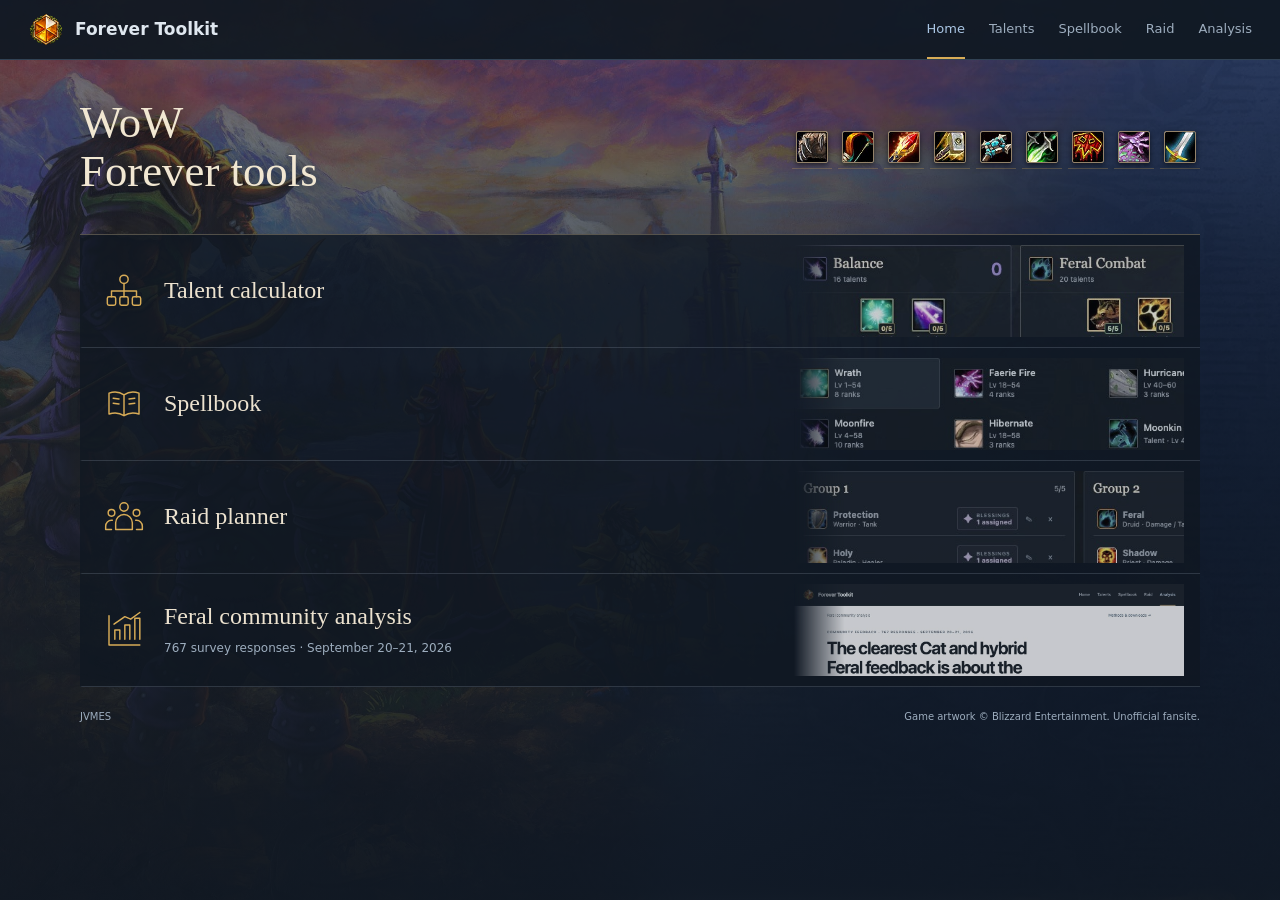
==== commit 0d3c7d44: "Retire simulator and leveling pages from Forever Toolkit" ====
--- a/index.html
+++ b/index.html
@@ -10,23 +10,23 @@
   <link rel="stylesheet" href="site-brand.css">
   <script src="home.js"></script>
   <link rel="canonical" href="https://jvmes-wow.github.io/forever-toolkit/">
-  <meta name="description" content="Talent builds, spells, raids, dungeon-first leveling, and community research for WoW Forever. Tools for all nine classes.">
+  <meta name="description" content="Talent builds, spells, raids, and community research for WoW Forever. Tools for all nine classes.">
   <meta property="og:type" content="website">
   <meta property="og:site_name" content="Forever Toolkit">
   <meta property="og:title" content="Forever Toolkit">
-  <meta property="og:description" content="Talent builds, spells, raids, dungeon-first leveling, and community research for WoW Forever. Tools for all nine classes.">
+  <meta property="og:description" content="Talent builds, spells, raids, and community research for WoW Forever. Tools for all nine classes.">
   <meta property="og:url" content="https://jvmes-wow.github.io/forever-toolkit/">
-  <meta property="og:image" content="https://jvmes-wow.github.io/forever-toolkit/toolkit-og.png?v=20261007-leveling-wip-directory">
-  <meta property="og:image:secure_url" content="https://jvmes-wow.github.io/forever-toolkit/toolkit-og.png?v=20261007-leveling-wip-directory">
+  <meta property="og:image" content="https://jvmes-wow.github.io/forever-toolkit/toolkit-og.png?v=20261009-public-tools">
+  <meta property="og:image:secure_url" content="https://jvmes-wow.github.io/forever-toolkit/toolkit-og.png?v=20261009-public-tools">
   <meta property="og:image:type" content="image/png">
   <meta property="og:image:width" content="1200">
   <meta property="og:image:height" content="630">
-  <meta property="og:image:alt" content="Forever Toolkit with matching gold symbols and previews for talents, spells, raids, leveling, the private simulator, and research.">
+  <meta property="og:image:alt" content="Forever Toolkit with matching gold symbols and previews for talents, spells, raids, and research.">
   <meta name="twitter:card" content="summary_large_image">
   <meta name="twitter:title" content="Forever Toolkit">
-  <meta name="twitter:description" content="Talent builds, spells, raids, dungeon-first leveling, and community research for WoW Forever. Tools for all nine classes.">
-  <meta name="twitter:image" content="https://jvmes-wow.github.io/forever-toolkit/toolkit-og.png?v=20261007-leveling-wip-directory">
-  <meta name="twitter:image:alt" content="Forever Toolkit with matching gold symbols and previews for talents, spells, raids, leveling, the private simulator, and research.">
+  <meta name="twitter:description" content="Talent builds, spells, raids, and community research for WoW Forever. Tools for all nine classes.">
+  <meta name="twitter:image" content="https://jvmes-wow.github.io/forever-toolkit/toolkit-og.png?v=20261009-public-tools">
+  <meta name="twitter:image:alt" content="Forever Toolkit with matching gold symbols and previews for talents, spells, raids, and research.">
 </head>
 <body class="toolkit-page toolkit-home">
   <a class="skip-link" href="#main">Skip to content</a>
@@ -62,14 +62,6 @@
         <div class="tool-caption"><svg class="tool-symbol" data-symbol="raid" viewBox="0 0 48 48" aria-hidden="true" focusable="false"><circle cx="24" cy="12" r="5"/><circle cx="9" cy="19" r="4"/><circle cx="39" cy="19" r="4"/><path d="M14 39V31a10 10 0 0 1 20 0v8ZM10 28H9a7 7 0 0 0-7 7v4h7M38 28h1a7 7 0 0 1 7 7v4h-7"/></svg><div><h2 id="raid-title">Raid planner</h2></div></div>
         <img class="tool-snapshot" src="raid-preview.jpg" width="540" height="280" alt="Detail of a mixed-class raid roster arranged into five-player groups." loading="lazy" decoding="async">
       </a>
-      <section class="sim-preview" aria-labelledby="leveling-title">
-        <div class="tool-caption"><svg class="tool-symbol" data-symbol="leveling" viewBox="0 0 48 48" aria-hidden="true" focusable="false"><path d="M10 42V7m0 3h28l-5 7 5 7H10M7 42h10M25 31h16M25 37h11"/><circle cx="10" cy="6" r="2"/></svg><div><h2 id="leveling-title">Dungeon-first leveling</h2><span class="wip-badge">Private · Work in progress</span></div></div>
-        <img class="tool-snapshot" src="leveling-preview.jpg" width="540" height="280" alt="Dungeon preparation itinerary with quest stages and visible beta-data gaps." loading="lazy" decoding="async">
-      </section>
-      <section class="sim-preview" aria-labelledby="sim-title">
-        <div class="tool-caption"><svg class="tool-symbol" data-symbol="simulator" viewBox="0 0 48 48" aria-hidden="true" focusable="false"><path d="M8 22 7 7l11 9a19 19 0 0 1 12 0l11-9-1 15c5 11-3 20-16 20S3 33 8 22ZM14 25l5 2M34 25l-5 2M21 31h6l-3 3-3-3Zm3 3v3M7 30l-5-1M41 30l5-1"/></svg><div><h2 id="sim-title">Feral simulator</h2><span class="wip-badge">Private · Work in progress</span></div></div>
-        <img class="tool-snapshot" src="simulator-preview.jpg" width="540" height="280" alt="Completed Feral simulation showing DPS and damage by ability across 1,000 fights." loading="lazy" decoding="async">
-      </section>
       <a class="tool-card" href="analysis/" aria-labelledby="analysis-title" aria-describedby="analysis-description">
         <div class="tool-caption"><svg class="tool-symbol" data-symbol="analysis" viewBox="0 0 48 48" aria-hidden="true" focusable="false"><path d="M6 7v35h37M13 35V24h6v11M25 35V18h6v17M37 35V10h6v25M12 17l13-9 7 3 11-8"/></svg><div><h2 id="analysis-title">Feral community analysis</h2><p id="analysis-description">767 survey responses · September 20–21, 2026</p></div></div>
         <img class="tool-snapshot" src="analysis-preview.jpg" width="1280" height="720" alt="The light-background Feral community report, with its scope and links to methods." loading="lazy" decoding="async">
--- a/home.css
+++ b/home.css
@@ -5,14 +5,14 @@
 body.toolkit-home .home-heading h1{font:400 clamp(32px,3.5vw,46px)/1.1 Georgia,serif;color:#f1e7d2;margin:0;max-width:12ch;text-wrap:balance;text-shadow:0 2px 15px #0008}
 .home-classes{display:flex;gap:6px;flex-wrap:wrap;justify-content:flex-end;max-width:420px}.home-classes a{display:grid;place-items:center;width:40px;height:44px;border-bottom:1px solid #d8ac5744}.home-classes img{border:1px solid #938269;border-radius:2px;box-shadow:0 2px 5px #0008}.home-classes a:hover{border-color:var(--tk-gold);background:#10182280}
 .tool-grid{display:grid;grid-template-columns:minmax(0,1fr);border-top:1px solid #b1a08066;background:#101822c9}
-.tool-card,.sim-preview{display:grid;grid-template-columns:minmax(0,1fr) 390px;gap:28px;min-height:112px;margin:0;padding:10px 16px 10px 22px;border:0;border-left:2px solid transparent;border-bottom:1px solid #8f9cac3d;text-decoration:none;background:transparent;align-items:center}
+.tool-card{display:grid;grid-template-columns:minmax(0,1fr) 390px;gap:28px;min-height:112px;margin:0;padding:10px 16px 10px 22px;border:0;border-left:2px solid transparent;border-bottom:1px solid #8f9cac3d;text-decoration:none;background:transparent;align-items:center}
 .tool-card:hover{background:#23344999;border-left-color:var(--tk-gold)}.tool-card:hover h2{color:var(--tk-gold-light)}
 .tool-caption{grid-column:1;grid-row:1;display:flex;align-items:center;gap:20px;min-width:0}.tool-symbol{flex-shrink:0;width:40px;height:40px;fill:none;stroke:currentColor;stroke-width:1.75;stroke-linecap:round;stroke-linejoin:round;color:var(--tk-gold)}.tool-caption>div{min-width:0}
 body.toolkit-home .tool-caption h2{font:400 24px/1.15 Georgia,serif;color:#ece2cf;margin:0}.tool-caption p{font-size:12px;line-height:1.5;color:var(--muted);margin:8px 0 0}
 .tool-snapshot{grid-column:2;grid-row:1;display:block;width:100%;height:92px;object-fit:cover;object-position:left top;background:var(--tk-inset);border:0;border-radius:0;mask-image:linear-gradient(90deg,transparent,#000 13%);opacity:.8;filter:saturate(.65)}.tool-card:hover .tool-snapshot{opacity:1;filter:saturate(1)}
-.wip-badge{display:block;margin-top:7px;color:var(--tk-gold-light);font-size:10px}
+
 .page-foot{max-width:1120px;margin:0 auto;padding:0 0 28px;display:flex;justify-content:space-between;gap:16px;color:var(--tk-muted);font-size:10px}
-@media(max-width:1180px){.page-foot{margin:0 30px}.tool-card,.sim-preview{grid-template-columns:minmax(0,1fr) 32%;gap:18px}}
+@media(max-width:1180px){.page-foot{margin:0 30px}.tool-card{grid-template-columns:minmax(0,1fr) 32%;gap:18px}}
 @media(max-width:700px){main{padding:0 16px 20px}.home-heading{min-height:178px;align-items:flex-start;flex-direction:column;justify-content:center;gap:18px;padding:26px 0}.home-heading h1{font-size:34px;max-width:none}.home-classes{gap:0;width:100%;max-width:390px;justify-content:space-between}.home-classes a{width:32px;height:38px}.home-classes img{width:26px;height:26px}
- .tool-card,.sim-preview{grid-template-columns:minmax(0,1fr) 80px;gap:10px;min-height:106px;padding:12px 8px 12px 10px}.tool-snapshot{height:80px;mask-image:linear-gradient(90deg,transparent,#000 18%);opacity:.6;object-position:left top}.tool-caption{gap:12px}.tool-symbol{width:30px;height:30px}body.toolkit-home .tool-caption h2{font-size:20px}.tool-caption p{font-size:11px}.wip-badge{font-size:10px;line-height:1.4}.page-foot{margin:0 16px;flex-wrap:wrap;gap:8px}}
-@media(max-width:360px){body.toolkit-home .tool-caption h2{font-size:18px}.tool-symbol{width:26px;height:26px}.tool-card,.sim-preview{grid-template-columns:minmax(0,1fr) 56px}.home-heading h1{font-size:30px}}
+ .tool-card{grid-template-columns:minmax(0,1fr) 80px;gap:10px;min-height:106px;padding:12px 8px 12px 10px}.tool-snapshot{height:80px;mask-image:linear-gradient(90deg,transparent,#000 18%);opacity:.6;object-position:left top}.tool-caption{gap:12px}.tool-symbol{width:30px;height:30px}body.toolkit-home .tool-caption h2{font-size:20px}.tool-caption p{font-size:11px}.page-foot{margin:0 16px;flex-wrap:wrap;gap:8px}}
+@media(max-width:360px){body.toolkit-home .tool-caption h2{font-size:18px}.tool-symbol{width:26px;height:26px}.tool-card{grid-template-columns:minmax(0,1fr) 56px}.home-heading h1{font-size:30px}}
